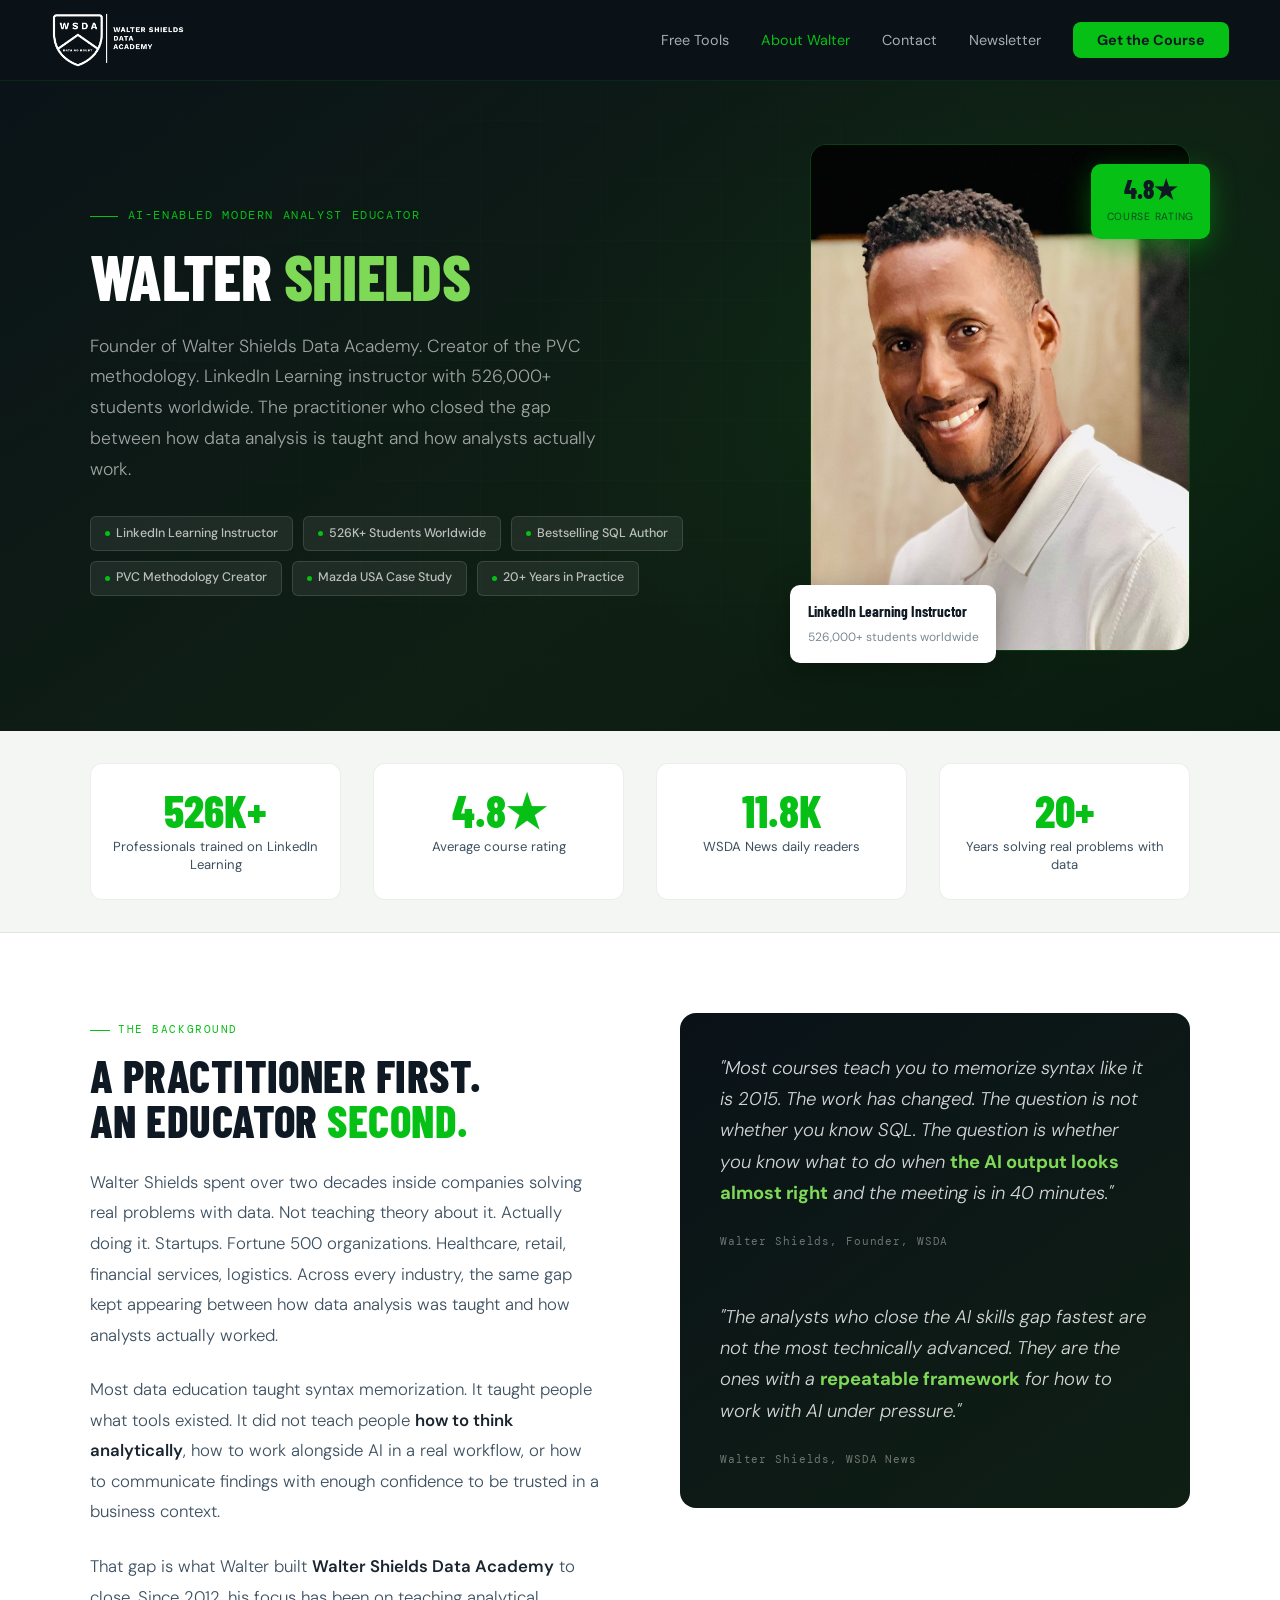
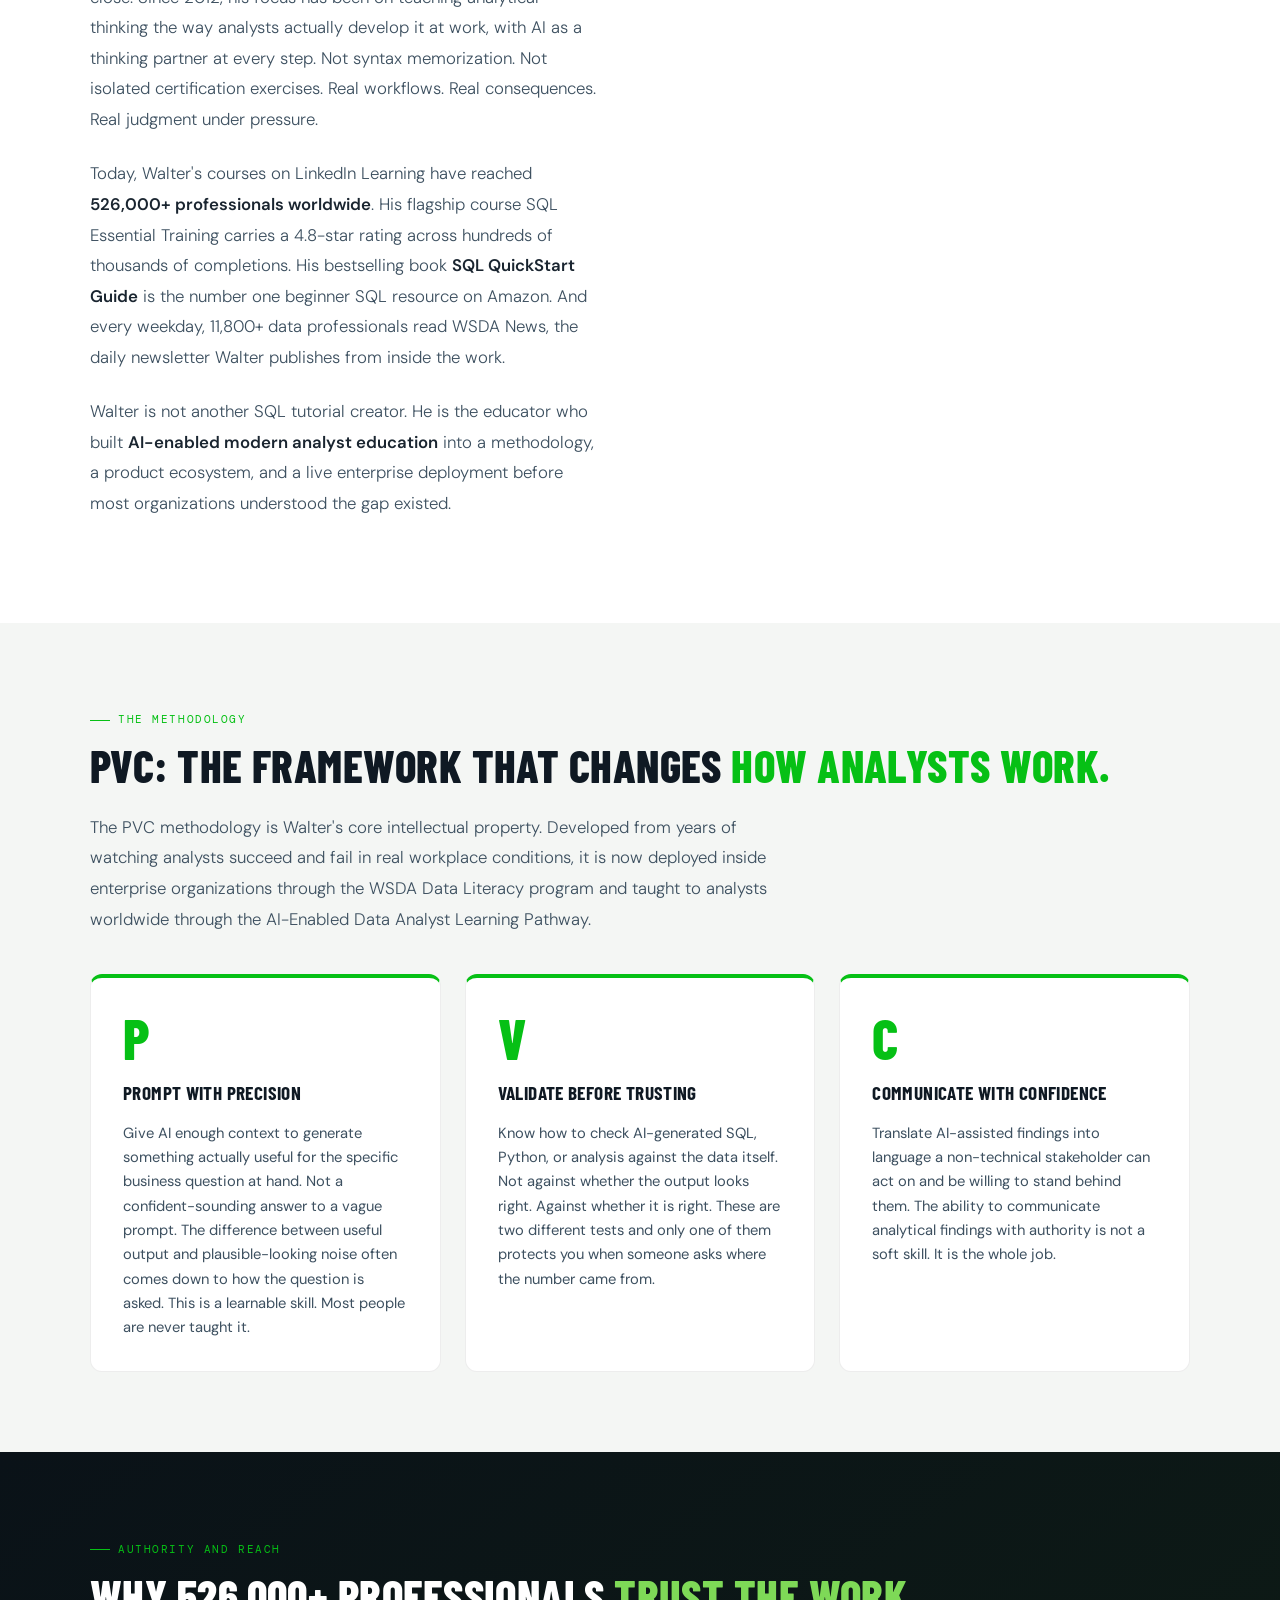
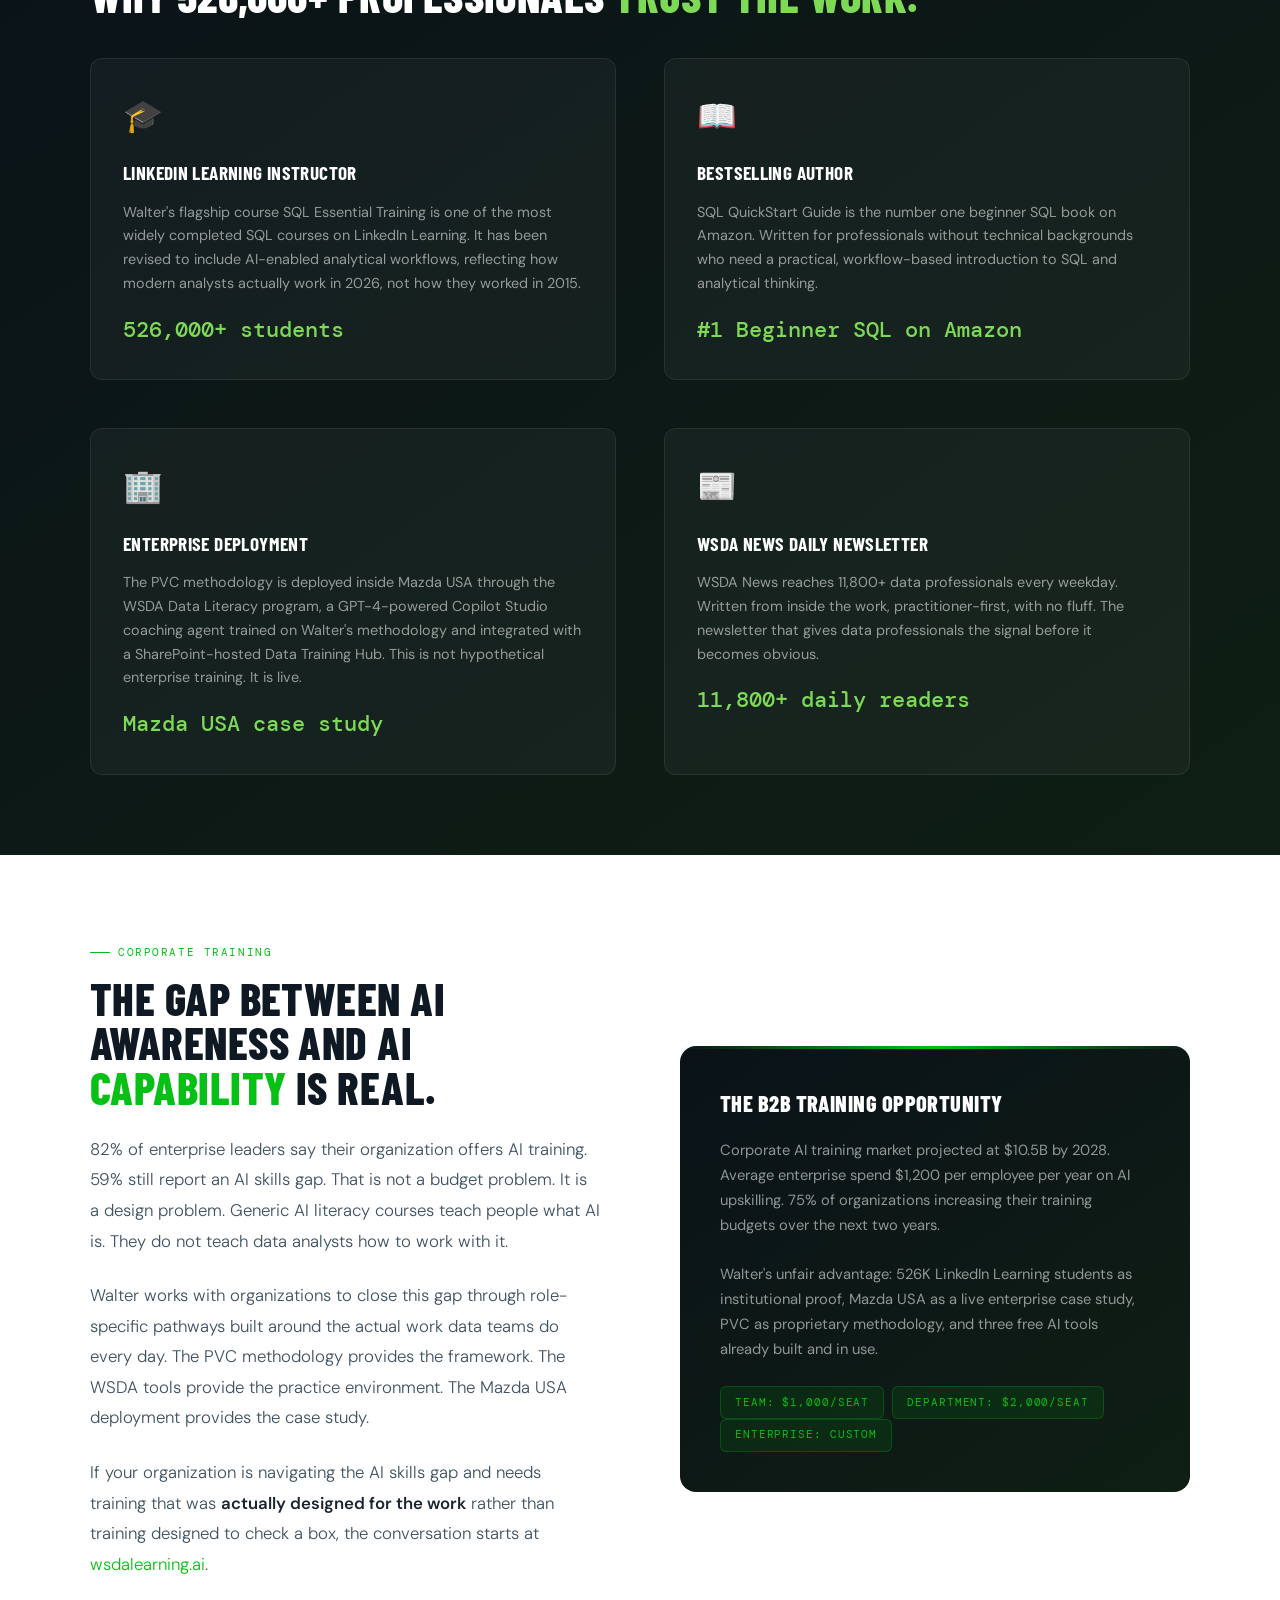
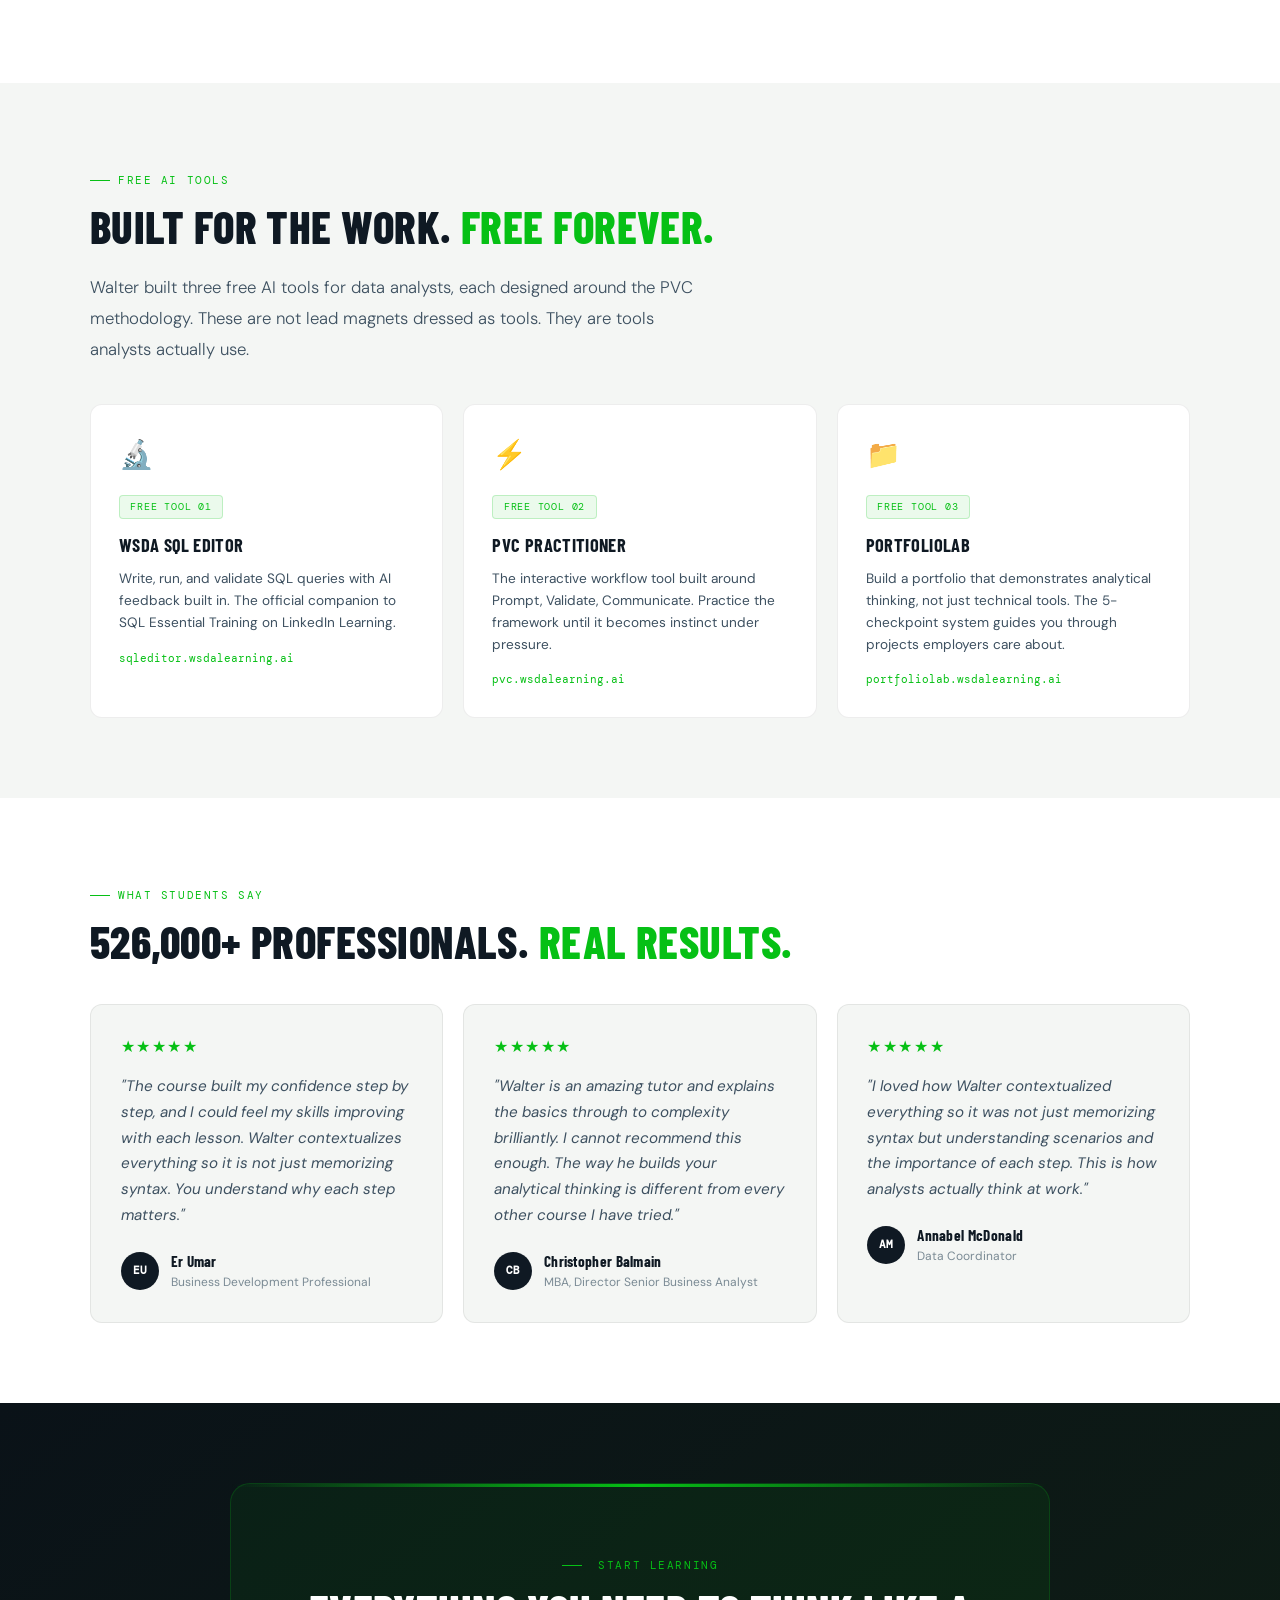
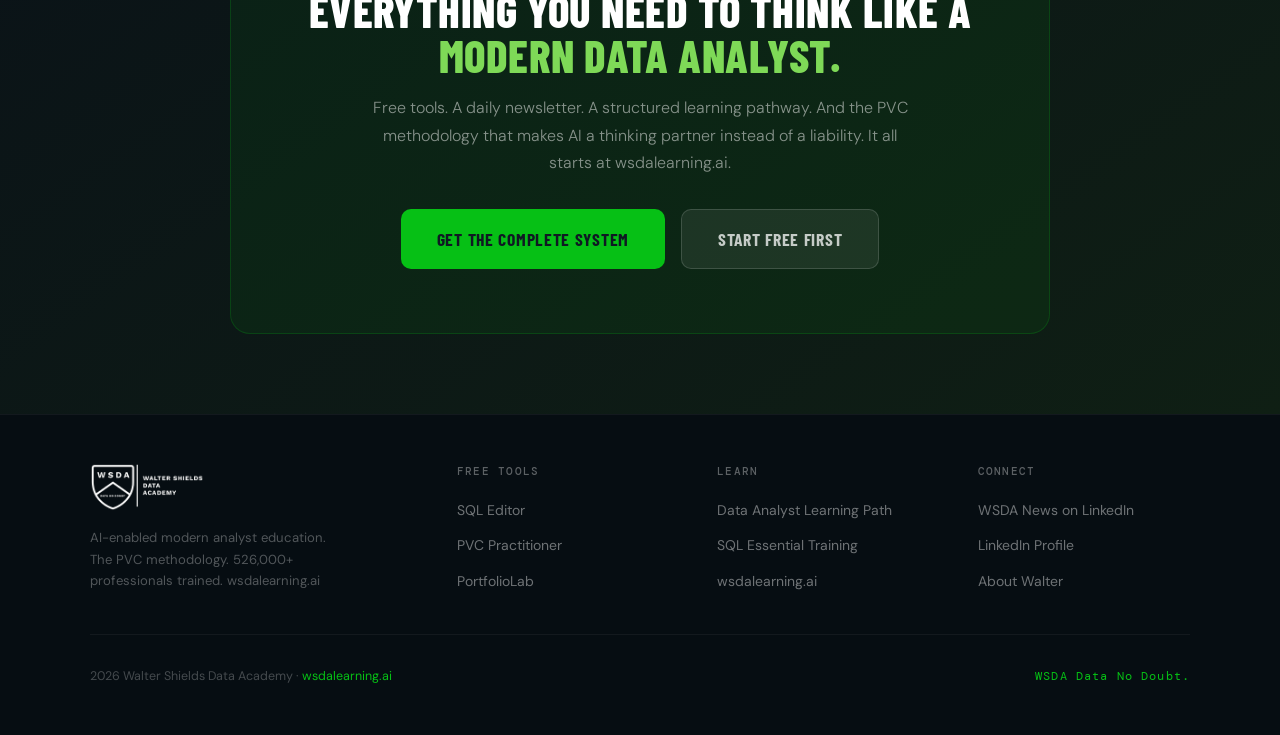
==== wsda-deploy/about.html @ 6d4bc5ca "Add files via upload" ====
<!DOCTYPE html>
<html lang="en">
<head>
  <meta charset="UTF-8" />
  <meta name="viewport" content="width=device-width, initial-scale=1.0" />
  <title>About Walter Shields | AI-Enabled Modern Analyst Educator | WSDA</title>
  <meta name="description" content="Walter Shields is the leading educator for AI-enabled modern data analyst workflows. Creator of the PVC methodology, LinkedIn Learning instructor with 526,000+ students, bestselling SQL author, and founder of Walter Shields Data Academy." />
  <meta name="keywords" content="Walter Shields, AI-enabled analytics educator, modern data analyst education, learn SQL, PVC methodology, SQL educator, data analyst training, AI integrated analyst workflows, LinkedIn Learning SQL, validate AI generated SQL, WSDA, Walter Shields Data Academy" />
  <meta property="og:title" content="About Walter Shields | AI-Enabled Modern Analyst Educator" />
  <meta property="og:description" content="The practitioner behind the PVC methodology. 526,000+ professionals trained. Founder of Walter Shields Data Academy." />
  <meta property="og:url" content="https://wsdalearning.ai/about" />
  <meta name="author" content="Walter Shields" />
  <link rel="canonical" href="https://wsdalearning.ai/about" />
  <link rel="icon" type="image/jpeg" href="[data-uri]" />
  <link rel="preconnect" href="https://fonts.googleapis.com" />
  <link rel="preconnect" href="https://fonts.gstatic.com" crossorigin />
  <link href="https://fonts.googleapis.com/css2?family=Barlow+Condensed:wght@600;700;800&family=DM+Sans:ital,opsz,wght@0,9..40,300;0,9..40,400;0,9..40,500;0,9..40,600;0,9..40,700;1,9..40,300&family=DM+Mono:wght@400;500&display=swap" rel="stylesheet" />
  <style>
    :root {
      --navy: #0f1923;
      --navy-mid: #162030;
      --navy-deep: #0a1218;
      --green: #06c015;
      --green-dim: #04a012;
      --green-light: #7ed957;
      --green-glow: rgba(6,192,21,0.1);
      --white: #ffffff;
      --off-white: #f4f6f4;
      --gray: #7a8a94;
      --gray-light: #b0bec8;
      --text-dark: #1a2530;
      --text-body: #3d5060;
      --font-display: "Barlow Condensed", sans-serif;
      --font-main: "DM Sans", sans-serif;
      --font-mono: "DM Mono", monospace;
      --radius: 12px;
      --max-width: 1100px;
    }

    *, *::before, *::after { box-sizing: border-box; margin: 0; padding: 0; }
    html { scroll-behavior: smooth; }
    body { font-family: var(--font-main); background: var(--white); color: var(--text-dark); overflow-x: hidden; line-height: 1.6; }

    /* NAV */
    nav {
      position: fixed; top: 0; left: 0; right: 0; z-index: 100;
      display: flex; align-items: center; justify-content: space-between;
      padding: 0.75rem 4%;
      background: #0a1218;
      border-bottom: 1px solid rgba(6,192,21,0.12);
    }
    .nav-logo { display: flex; align-items: center; text-decoration: none; line-height: 0; }
    .nav-logo img { height: 56px; width: auto; filter: brightness(1.05); }
    .nav-links { display: flex; align-items: center; gap: 2rem; list-style: none; }
    .nav-links a { color: rgba(255,255,255,0.65); text-decoration: none; font-size: 0.9rem; font-weight: 400; transition: color 0.2s; }
    .nav-links a:hover { color: var(--green); }
    .nav-links a.active { color: var(--green); }
    .nav-cta {
      background: var(--green) !important; color: var(--navy) !important;
      font-weight: 700 !important; padding: 0.55rem 1.5rem;
      border-radius: 8px; font-size: 0.9rem !important;
    }
    .nav-cta:hover { background: var(--green-dim) !important; transform: translateY(-1px); color: var(--navy) !important; }

    /* HERO */
    .about-hero {
      background: linear-gradient(145deg, #0a1218 0%, #0f1f14 60%, #091a0f 100%);
      padding: 9rem 4% 5rem;
      position: relative; overflow: hidden;
    }
    .about-hero::before {
      content: "";
      position: absolute; inset: 0;
      background: radial-gradient(ellipse 60% 80% at 80% 50%, rgba(6,192,21,0.08) 0%, transparent 65%);
      pointer-events: none;
    }
    .about-hero-grid {
      position: absolute; inset: 0; pointer-events: none;
      background-image: linear-gradient(rgba(6,192,21,0.03) 1px, transparent 1px),
        linear-gradient(90deg, rgba(6,192,21,0.03) 1px, transparent 1px);
      background-size: 60px 60px;
      mask-image: radial-gradient(ellipse 80% 80% at 50% 50%, black 10%, transparent 100%);
    }
    .about-hero-inner {
      max-width: var(--max-width); margin: 0 auto;
      display: grid; grid-template-columns: 1fr 380px;
      gap: 4rem; align-items: center; position: relative; z-index: 2;
    }
    .hero-eyebrow {
      display: inline-flex; align-items: center; gap: 0.6rem;
      font-family: var(--font-mono); font-size: 0.72rem; color: var(--green);
      letter-spacing: 0.14em; text-transform: uppercase; margin-bottom: 1.25rem;
    }
    .hero-eyebrow::before { content: ""; width: 28px; height: 1px; background: var(--green); }
    .about-hero h1 {
      font-family: var(--font-display);
      font-size: clamp(3rem, 5vw, 5rem);
      font-weight: 800; line-height: 0.95;
      letter-spacing: -0.01em; text-transform: uppercase;
      color: var(--white); margin-bottom: 1.5rem;
    }
    .about-hero h1 .accent { color: var(--green-light); }
    .about-hero-sub {
      font-size: 1.1rem; color: rgba(255,255,255,0.6);
      line-height: 1.75; font-weight: 300; margin-bottom: 2rem; max-width: 520px;
    }
    .hero-badges { display: flex; flex-wrap: wrap; gap: 0.6rem; }
    .hero-badge {
      display: inline-flex; align-items: center; gap: 0.4rem;
      background: rgba(255,255,255,0.07); border: 1px solid rgba(255,255,255,0.12);
      border-radius: 6px; padding: 0.4rem 0.875rem;
      font-size: 0.78rem; color: rgba(255,255,255,0.7); font-weight: 500;
    }
    .hero-badge .dot { width: 5px; height: 5px; border-radius: 50%; background: var(--green); flex-shrink: 0; }
    .about-photo-wrap { position: relative; }
    .about-photo {
      width: 100%; border-radius: 16px; display: block;
      object-fit: cover; object-position: center top;
      aspect-ratio: 3/4; border: 1px solid rgba(6,192,21,0.2);
    }
    .photo-badge {
      position: absolute; bottom: -0.75rem; left: -1.25rem;
      background: var(--white); border-radius: 10px;
      padding: 0.875rem 1.1rem; box-shadow: 0 8px 32px rgba(0,0,0,0.3);
    }
    .photo-badge strong { display: block; font-family: var(--font-display); font-size: 0.95rem; font-weight: 700; color: var(--navy); }
    .photo-badge span { font-size: 0.75rem; color: var(--gray); }
    .photo-badge2 {
      position: absolute; top: 1.25rem; right: -1.25rem;
      background: var(--green); border-radius: 10px;
      padding: 0.75rem 1rem; text-align: center;
      box-shadow: 0 8px 28px rgba(6,192,21,0.4);
    }
    .photo-badge2 strong { display: block; font-family: var(--font-display); font-size: 1.6rem; font-weight: 800; color: var(--navy); line-height: 1; }
    .photo-badge2 span { font-size: 0.65rem; color: rgba(15,25,35,0.7); letter-spacing: 0.07em; text-transform: uppercase; }

    /* STATS BAR */
    .stats-bar {
      background: var(--off-white);
      border-bottom: 1px solid rgba(0,0,0,0.07);
      padding: 2rem 4%;
    }
    .stats-inner {
      max-width: var(--max-width); margin: 0 auto;
      display: grid; grid-template-columns: repeat(4, 1fr);
      gap: 2rem;
    }
    .stat {
      text-align: center;
      padding: 1.5rem 1rem;
      background: var(--white); border: 1px solid rgba(0,0,0,0.07);
      border-radius: var(--radius); transition: border-color 0.2s;
    }
    .stat:hover { border-color: var(--green); }
    .stat-num { font-family: var(--font-display); font-size: 2.8rem; font-weight: 800; color: var(--green); line-height: 1; margin-bottom: 0.35rem; }
    .stat-label { font-size: 0.82rem; color: var(--text-body); line-height: 1.4; }

    /* SECTIONS */
    .section { padding: 5rem 4%; }
    .section-inner { max-width: var(--max-width); margin: 0 auto; }
    .section-eyebrow {
      display: inline-flex; align-items: center; gap: 0.5rem;
      font-family: var(--font-mono); font-size: 0.7rem; color: var(--green);
      letter-spacing: 0.14em; text-transform: uppercase; margin-bottom: 0.875rem;
    }
    .section-eyebrow::before { content: ""; width: 20px; height: 1px; background: var(--green); }
    h2 {
      font-family: var(--font-display);
      font-size: clamp(2rem, 3.5vw, 3rem);
      font-weight: 800; letter-spacing: 0.01em;
      line-height: 1.0; text-transform: uppercase;
      margin-bottom: 1.5rem; color: var(--navy);
    }
    h2 .accent { color: var(--green); }
    h2.light { color: var(--white); }
    h2.light .accent { color: var(--green-light); }
    p.body-text {
      font-size: 1.05rem; color: var(--text-body);
      line-height: 1.82; font-weight: 300; margin-bottom: 1.5rem;
    }
    p.body-text strong { color: var(--text-dark); font-weight: 600; }
    p.body-text.light { color: rgba(255,255,255,0.6); }
    p.body-text.light strong { color: var(--white); }

    /* THE STORY */
    .story { background: var(--white); }
    .story-grid { display: grid; grid-template-columns: 1fr 1fr; gap: 5rem; align-items: start; }
    .story-pull {
      background: linear-gradient(145deg, #0a1218, #0f1f14);
      border-radius: 16px; padding: 2.5rem;
      position: sticky; top: 7rem;
    }
    .story-pull blockquote {
      font-size: 1.15rem; font-weight: 300; line-height: 1.7;
      font-style: italic; color: rgba(255,255,255,0.82);
      margin-bottom: 1.5rem;
    }
    .story-pull blockquote strong { color: var(--green-light); font-style: normal; font-weight: 700; }
    .pull-attr { font-family: var(--font-mono); font-size: 0.68rem; color: rgba(255,255,255,0.4); letter-spacing: 0.08em; }

    /* METHODOLOGY */
    .methodology { background: var(--off-white); }
    .pvc-grid { display: grid; grid-template-columns: repeat(3,1fr); gap: 1.5rem; margin-top: 2.5rem; }
    .pvc-card {
      background: var(--white); border: 1px solid rgba(0,0,0,0.07);
      border-top: 4px solid var(--green);
      border-radius: var(--radius); padding: 2rem;
      transition: all 0.25s;
    }
    .pvc-card:hover { box-shadow: 0 8px 24px rgba(0,0,0,0.08); transform: translateY(-3px); }
    .pvc-letter {
      font-family: var(--font-display); font-size: 3.5rem; font-weight: 800;
      color: var(--green); line-height: 1; margin-bottom: 0.75rem;
    }
    .pvc-card h3 { font-family: var(--font-display); font-size: 1.2rem; font-weight: 700; color: var(--navy); text-transform: uppercase; letter-spacing: 0.02em; margin-bottom: 0.75rem; }
    .pvc-card p { font-size: 0.92rem; color: var(--text-body); line-height: 1.65; }

    /* AUTHORITY */
    .authority { background: linear-gradient(145deg, #0a1218, #0f1f14); }
    .authority-grid { display: grid; grid-template-columns: 1fr 1fr; gap: 3rem; margin-top: 2.5rem; }
    .authority-card {
      background: rgba(255,255,255,0.04); border: 1px solid rgba(255,255,255,0.08);
      border-radius: var(--radius); padding: 2rem; transition: all 0.25s;
    }
    .authority-card:hover { border-color: rgba(6,192,21,0.3); }
    .authority-card-icon { font-size: 2rem; margin-bottom: 1rem; }
    .authority-card h3 { font-family: var(--font-display); font-size: 1.2rem; font-weight: 700; color: var(--white); text-transform: uppercase; letter-spacing: 0.02em; margin-bottom: 0.75rem; }
    .authority-card p { font-size: 0.9rem; color: rgba(255,255,255,0.55); line-height: 1.65; }
    .authority-card .stat-inline { font-family: var(--font-mono); font-size: 1.4rem; font-weight: 500; color: var(--green-light); display: block; margin-top: 1rem; }

    /* ENTERPRISE */
    .enterprise { background: var(--white); }
    .enterprise-grid { display: grid; grid-template-columns: 1fr 1fr; gap: 5rem; align-items: center; }
    .enterprise-callout {
      background: linear-gradient(145deg, #0a1218, #0f1f14);
      border-radius: 16px; padding: 2.5rem; position: relative;
    }
    .enterprise-callout::before {
      content: ""; position: absolute; top: 0; left: 0; right: 0; height: 3px;
      background: linear-gradient(90deg, transparent, var(--green), transparent);
    }
    .enterprise-callout h3 { font-family: var(--font-display); font-size: 1.4rem; font-weight: 800; color: var(--white); text-transform: uppercase; letter-spacing: 0.02em; margin-bottom: 1rem; }
    .enterprise-callout p { font-size: 0.92rem; color: rgba(255,255,255,0.55); line-height: 1.7; margin-bottom: 1.5rem; }
    .enterprise-tag {
      display: inline-flex; align-items: center; gap: 0.4rem;
      background: var(--green-glow); border: 1px solid rgba(6,192,21,0.25);
      border-radius: 6px; padding: 0.4rem 0.875rem;
      font-family: var(--font-mono); font-size: 0.7rem; color: var(--green);
      letter-spacing: 0.08em; text-transform: uppercase;
    }

    /* FREE TOOLS */
    .tools-section { background: var(--off-white); }
    .tools-grid { display: grid; grid-template-columns: repeat(3,1fr); gap: 1.25rem; margin-top: 2.5rem; }
    .tool-card {
      background: var(--white); border: 1px solid rgba(0,0,0,0.07);
      border-radius: var(--radius); padding: 1.75rem; transition: all 0.25s;
      text-decoration: none; color: inherit; display: block;
    }
    .tool-card:hover { border-color: var(--green); box-shadow: 0 8px 24px rgba(0,0,0,0.08); transform: translateY(-3px); }
    .tool-icon { font-size: 1.75rem; margin-bottom: 0.875rem; }
    .tool-badge {
      display: inline-block; font-family: var(--font-mono); font-size: 0.62rem;
      color: var(--green); background: rgba(6,192,21,0.08);
      border: 1px solid rgba(6,192,21,0.2); padding: 0.2rem 0.65rem;
      border-radius: 4px; letter-spacing: 0.08em; text-transform: uppercase; margin-bottom: 0.75rem;
    }
    .tool-name { font-family: var(--font-display); font-size: 1.15rem; font-weight: 700; color: var(--navy); text-transform: uppercase; letter-spacing: 0.02em; margin-bottom: 0.5rem; }
    .tool-desc { font-size: 0.85rem; color: var(--text-body); line-height: 1.6; margin-bottom: 1rem; }
    .tool-link { font-family: var(--font-mono); font-size: 0.7rem; color: var(--green); }

    /* TESTIMONIALS */
    .testimonials-section { background: var(--white); }
    .testimonials-grid { display: grid; grid-template-columns: repeat(3,1fr); gap: 1.25rem; margin-top: 2.5rem; }
    .testimonial {
      background: var(--off-white); border: 1px solid rgba(0,0,0,0.07);
      border-radius: var(--radius); padding: 1.85rem; transition: border-color 0.2s;
    }
    .testimonial:hover { border-color: var(--green); }
    .stars { color: var(--green); font-size: 1rem; margin-bottom: 0.875rem; letter-spacing: 0.1em; }
    .testimonial-text { font-size: 0.95rem; line-height: 1.7; color: var(--text-body); font-style: italic; margin-bottom: 1.25rem; }
    .testimonial-author { display: flex; align-items: center; gap: 0.75rem; }
    .avatar { width: 38px; height: 38px; border-radius: 50%; background: var(--navy); display: flex; align-items: center; justify-content: center; font-size: 0.7rem; font-weight: 700; color: var(--white); flex-shrink: 0; font-family: var(--font-mono); }
    .t-name { font-family: var(--font-display); font-size: 0.95rem; font-weight: 700; color: var(--navy); letter-spacing: 0.02em; }
    .t-role { font-size: 0.75rem; color: var(--gray); }

    /* NEWSLETTER / CTA */
    .cta-section { background: linear-gradient(145deg, #0a1218, #0f1f14); padding: 5rem 4%; }
    .cta-inner {
      max-width: 820px; margin: 0 auto; text-align: center;
      background: rgba(6,192,21,0.07); border: 1px solid rgba(6,192,21,0.2);
      border-radius: 20px; padding: 4rem 3rem; position: relative;
    }
    .cta-inner::before {
      content: ""; position: absolute; top: 0; left: 0; right: 0; height: 3px;
      background: linear-gradient(90deg, transparent, var(--green), transparent);
    }
    .cta-inner .section-eyebrow { justify-content: center; }
    .cta-inner .section-eyebrow::before { display: none; }
    .cta-inner h2 {
      font-family: var(--font-display); font-size: clamp(2rem, 3.5vw, 3rem);
      font-weight: 800; text-transform: uppercase; color: var(--white);
      letter-spacing: 0.01em; line-height: 1.0; margin-bottom: 1rem;
    }
    .cta-inner h2 .accent { color: var(--green-light); }
    .cta-sub { font-size: 1rem; color: rgba(255,255,255,0.5); max-width: 540px; margin: 0 auto 2rem; line-height: 1.72; font-weight: 300; }
    .cta-actions { display: flex; gap: 1rem; justify-content: center; flex-wrap: wrap; }
    .btn-green {
      display: inline-flex; align-items: center; justify-content: center;
      background: var(--green); color: var(--navy);
      font-family: var(--font-display); font-size: 1.1rem; font-weight: 700;
      letter-spacing: 0.04em; text-transform: uppercase;
      padding: 0.95rem 2.25rem; border-radius: 10px;
      text-decoration: none; transition: all 0.2s; border: none; cursor: pointer;
    }
    .btn-green:hover { background: var(--green-dim); transform: translateY(-2px); box-shadow: 0 10px 32px rgba(6,192,21,0.35); }
    .btn-ghost {
      display: inline-flex; align-items: center; justify-content: center;
      background: rgba(255,255,255,0.07); color: rgba(255,255,255,0.75);
      font-family: var(--font-display); font-size: 1.1rem; font-weight: 700;
      letter-spacing: 0.04em; text-transform: uppercase;
      padding: 0.95rem 2.25rem; border-radius: 10px;
      text-decoration: none; transition: all 0.2s;
      border: 1px solid rgba(255,255,255,0.15);
    }
    .btn-ghost:hover { border-color: var(--green); color: var(--green); transform: translateY(-2px); }

    /* FOOTER */
    footer { background: #060d12; border-top: 1px solid rgba(255,255,255,0.05); padding: 3rem 4%; }
    .footer-grid { max-width: var(--max-width); margin: 0 auto; display: grid; grid-template-columns: 1.5fr 1fr 1fr 1fr; gap: 3rem; margin-bottom: 2.5rem; }
    .footer-brand-logo { display: flex; align-items: center; margin-bottom: 1rem; text-decoration: none; line-height: 0; }
    .footer-brand-logo img { height: 48px; width: auto; filter: brightness(1.0); }
    .footer-brand p { font-size: 0.82rem; color: rgba(255,255,255,0.3); line-height: 1.65; max-width: 240px; margin-top: 0.75rem; }
    .footer-col h4 { font-family: var(--font-mono); font-size: 0.68rem; font-weight: 500; letter-spacing: 0.12em; text-transform: uppercase; color: rgba(255,255,255,0.35); margin-bottom: 1rem; }
    .footer-col ul { list-style: none; display: flex; flex-direction: column; gap: 0.65rem; }
    .footer-col ul li a { font-size: 0.875rem; color: rgba(255,255,255,0.42); text-decoration: none; transition: color 0.2s; }
    .footer-col ul li a:hover { color: var(--green); }
    .footer-bottom {
      max-width: var(--max-width); margin: 0 auto;
      padding-top: 2rem; border-top: 1px solid rgba(255,255,255,0.05);
      display: flex; align-items: center; justify-content: space-between; flex-wrap: wrap; gap: 1rem;
    }
    .footer-bottom p { font-size: 0.78rem; color: rgba(255,255,255,0.25); }
    .footer-bottom a { color: var(--green); text-decoration: none; }
    .footer-tagline { font-family: var(--font-mono); font-size: 0.72rem; color: var(--green); letter-spacing: 0.1em; }

    /* RESPONSIVE */
    @media (max-width:1024px) {
      .about-hero-inner { grid-template-columns:1fr; }
      .about-photo-wrap { display:none; }
      .story-grid { grid-template-columns:1fr; }
      .story-pull { position:static; }
      .pvc-grid { grid-template-columns:1fr; }
      .authority-grid { grid-template-columns:1fr; }
      .enterprise-grid { grid-template-columns:1fr; }
      .tools-grid { grid-template-columns:1fr; }
      .testimonials-grid { grid-template-columns:1fr; }
      .stats-inner { grid-template-columns:repeat(2,1fr); }
      .footer-grid { grid-template-columns:1fr 1fr; }
    }
    @media (max-width:768px) {
      nav { padding:0.75rem 4%; }
      .nav-links { display:none; }
      .about-hero { padding:7rem 4% 3.5rem; }
      .section { padding:3.5rem 4%; }
      .stats-inner { grid-template-columns:1fr 1fr; }
      .footer-grid { grid-template-columns:1fr; gap:2rem; }
      .cta-inner { padding:2.5rem 1.5rem; }
    }
  </style>
</head>
<body>

<!-- NAV -->
<nav>
  <a href="https://www.wsdalearning.ai" class="nav-logo">
    <img src="[data-uri]" alt="Walter Shields Data Academy" />
  </a>
  <ul class="nav-links">
    <li><a href="https://www.wsdalearning.ai/#tools">Free Tools</a></li>
    <li><a href="https://www.wsdalearning.ai/about" class="active">About Walter</a></li>
    <li><a href="https://www.wsdalearning.ai/contact">Contact</a></li>
    <li><a href="https://www.wsdalearning.ai/#newsletter">Newsletter</a></li>
    <li><a href="https://www.wsdalearning.ai/pages/ai-data-analyst" class="nav-cta">Get the Course</a></li>
  </ul>
</nav>

<!-- HERO -->
<section class="about-hero">
  <div class="about-hero-grid"></div>
  <div class="about-hero-inner">
    <div>
      <div class="hero-eyebrow">AI-Enabled Modern Analyst Educator</div>
      <h1>Walter <span class="accent">Shields</span></h1>
      <p class="about-hero-sub">
        Founder of Walter Shields Data Academy. Creator of the PVC methodology.
        LinkedIn Learning instructor with 526,000+ students worldwide.
        The practitioner who closed the gap between how data analysis is taught and how analysts actually work.
      </p>
      <div class="hero-badges">
        <span class="hero-badge"><span class="dot"></span>LinkedIn Learning Instructor</span>
        <span class="hero-badge"><span class="dot"></span>526K+ Students Worldwide</span>
        <span class="hero-badge"><span class="dot"></span>Bestselling SQL Author</span>
        <span class="hero-badge"><span class="dot"></span>PVC Methodology Creator</span>
        <span class="hero-badge"><span class="dot"></span>Mazda USA Case Study</span>
        <span class="hero-badge"><span class="dot"></span>20+ Years in Practice</span>
      </div>
    </div>
    <div class="about-photo-wrap">
      <img src="[data-uri]" alt="Walter Shields, Founder of Walter Shields Data Academy" class="about-photo" />
      <div class="photo-badge">
        <strong>LinkedIn Learning Instructor</strong>
        <span>526,000+ students worldwide</span>
      </div>
      <div class="photo-badge2">
        <strong>4.8★</strong>
        <span>Course Rating</span>
      </div>
    </div>
  </div>
</section>

<!-- STATS -->
<div class="stats-bar">
  <div class="stats-inner">
    <div class="stat">
      <div class="stat-num">526K+</div>
      <div class="stat-label">Professionals trained on LinkedIn Learning</div>
    </div>
    <div class="stat">
      <div class="stat-num">4.8★</div>
      <div class="stat-label">Average course rating</div>
    </div>
    <div class="stat">
      <div class="stat-num">11.8K</div>
      <div class="stat-label">WSDA News daily readers</div>
    </div>
    <div class="stat">
      <div class="stat-num">20+</div>
      <div class="stat-label">Years solving real problems with data</div>
    </div>
  </div>
</div>

<!-- THE STORY -->
<section class="story section">
  <div class="section-inner">
    <div class="story-grid">
      <div>
        <div class="section-eyebrow">The Background</div>
        <h2>A practitioner first.<br>An educator <span class="accent">second.</span></h2>

        <p class="body-text">
          Walter Shields spent over two decades inside companies solving real problems with data.
          Not teaching theory about it. Actually doing it. Startups. Fortune 500 organizations.
          Healthcare, retail, financial services, logistics. Across every industry,
          the same gap kept appearing between how data analysis was taught and how analysts actually worked.
        </p>

        <p class="body-text">
          Most data education taught syntax memorization. It taught people what tools existed.
          It did not teach people <strong>how to think analytically</strong>, how to work alongside AI in a real workflow,
          or how to communicate findings with enough confidence to be trusted in a business context.
        </p>

        <p class="body-text">
          That gap is what Walter built <strong>Walter Shields Data Academy</strong> to close.
          Since 2012, his focus has been on teaching analytical thinking the way analysts
          actually develop it at work, with AI as a thinking partner at every step.
          Not syntax memorization. Not isolated certification exercises. Real workflows.
          Real consequences. Real judgment under pressure.
        </p>

        <p class="body-text">
          Today, Walter's courses on LinkedIn Learning have reached <strong>526,000+ professionals worldwide</strong>.
          His flagship course SQL Essential Training carries a 4.8-star rating across hundreds of thousands of completions.
          His bestselling book <strong>SQL QuickStart Guide</strong> is the number one beginner SQL resource on Amazon.
          And every weekday, 11,800+ data professionals read WSDA News, the daily newsletter Walter publishes
          from inside the work.
        </p>

        <p class="body-text">
          Walter is not another SQL tutorial creator. He is the educator who built
          <strong>AI-enabled modern analyst education</strong> into a methodology, a product ecosystem,
          and a live enterprise deployment before most organizations understood the gap existed.
        </p>
      </div>

      <div class="story-pull">
        <blockquote>
          "Most courses teach you to memorize syntax like it is 2015.
          The work has changed. The question is not whether you know SQL.
          The question is whether you know what to do when
          <strong>the AI output looks almost right</strong>
          and the meeting is in 40 minutes."
        </blockquote>
        <div class="pull-attr">Walter Shields, Founder, WSDA</div>

        <br><br>

        <blockquote>
          "The analysts who close the AI skills gap fastest are not the most technically advanced.
          They are the ones with a <strong>repeatable framework</strong>
          for how to work with AI under pressure."
        </blockquote>
        <div class="pull-attr">Walter Shields, WSDA News</div>
      </div>
    </div>
  </div>
</section>

<!-- PVC METHODOLOGY -->
<section class="methodology section">
  <div class="section-inner">
    <div class="section-eyebrow">The Methodology</div>
    <h2>PVC: The framework that changes <span class="accent">how analysts work.</span></h2>
    <p class="body-text" style="max-width:680px;">
      The PVC methodology is Walter's core intellectual property.
      Developed from years of watching analysts succeed and fail in real workplace conditions,
      it is now deployed inside enterprise organizations through the WSDA Data Literacy program
      and taught to analysts worldwide through the AI-Enabled Data Analyst Learning Pathway.
    </p>

    <div class="pvc-grid">
      <div class="pvc-card">
        <div class="pvc-letter">P</div>
        <h3>Prompt with Precision</h3>
        <p>
          Give AI enough context to generate something actually useful for the specific business question at hand.
          Not a confident-sounding answer to a vague prompt. The difference between useful output
          and plausible-looking noise often comes down to how the question is asked.
          This is a learnable skill. Most people are never taught it.
        </p>
      </div>
      <div class="pvc-card">
        <div class="pvc-letter">V</div>
        <h3>Validate Before Trusting</h3>
        <p>
          Know how to check AI-generated SQL, Python, or analysis against the data itself.
          Not against whether the output looks right. Against whether it is right.
          These are two different tests and only one of them protects you when someone asks
          where the number came from.
        </p>
      </div>
      <div class="pvc-card">
        <div class="pvc-letter">C</div>
        <h3>Communicate with Confidence</h3>
        <p>
          Translate AI-assisted findings into language a non-technical stakeholder can act on
          and be willing to stand behind them. The ability to communicate analytical findings
          with authority is not a soft skill. It is the whole job.
        </p>
      </div>
    </div>
  </div>
</section>

<!-- AUTHORITY SIGNALS -->
<section class="authority section">
  <div class="section-inner">
    <div class="section-eyebrow">Authority and Reach</div>
    <h2 class="light">Why 526,000+ professionals <span class="accent">trust the work.</span></h2>

    <div class="authority-grid">
      <div class="authority-card">
        <div class="authority-card-icon">🎓</div>
        <h3>LinkedIn Learning Instructor</h3>
        <p>
          Walter's flagship course SQL Essential Training is one of the most widely completed SQL courses
          on LinkedIn Learning. It has been revised to include AI-enabled analytical workflows,
          reflecting how modern analysts actually work in 2026, not how they worked in 2015.
        </p>
        <span class="stat-inline">526,000+ students</span>
      </div>

      <div class="authority-card">
        <div class="authority-card-icon">📖</div>
        <h3>Bestselling Author</h3>
        <p>
          SQL QuickStart Guide is the number one beginner SQL book on Amazon.
          Written for professionals without technical backgrounds who need a practical,
          workflow-based introduction to SQL and analytical thinking.
        </p>
        <span class="stat-inline">#1 Beginner SQL on Amazon</span>
      </div>

      <div class="authority-card">
        <div class="authority-card-icon">🏢</div>
        <h3>Enterprise Deployment</h3>
        <p>
          The PVC methodology is deployed inside Mazda USA through the WSDA Data Literacy program,
          a GPT-4-powered Copilot Studio coaching agent trained on Walter's methodology and
          integrated with a SharePoint-hosted Data Training Hub.
          This is not hypothetical enterprise training. It is live.
        </p>
        <span class="stat-inline">Mazda USA case study</span>
      </div>

      <div class="authority-card">
        <div class="authority-card-icon">📰</div>
        <h3>WSDA News Daily Newsletter</h3>
        <p>
          WSDA News reaches 11,800+ data professionals every weekday.
          Written from inside the work, practitioner-first, with no fluff.
          The newsletter that gives data professionals the signal before it becomes obvious.
        </p>
        <span class="stat-inline">11,800+ daily readers</span>
      </div>
    </div>
  </div>
</section>

<!-- ENTERPRISE -->
<section class="enterprise section">
  <div class="section-inner">
    <div class="enterprise-grid">
      <div>
        <div class="section-eyebrow">Corporate Training</div>
        <h2>The gap between AI awareness and AI <span class="accent">capability</span> is real.</h2>

        <p class="body-text">
          82% of enterprise leaders say their organization offers AI training.
          59% still report an AI skills gap. That is not a budget problem.
          It is a design problem. Generic AI literacy courses teach people what AI is.
          They do not teach data analysts how to work with it.
        </p>

        <p class="body-text">
          Walter works with organizations to close this gap through role-specific pathways
          built around the actual work data teams do every day.
          The PVC methodology provides the framework. The WSDA tools provide the practice environment.
          The Mazda USA deployment provides the case study.
        </p>

        <p class="body-text">
          If your organization is navigating the AI skills gap and needs training that was
          <strong>actually designed for the work</strong> rather than training designed to check a box,
          the conversation starts at <a href="https://wsdalearning.ai" style="color:var(--green);text-decoration:none;">wsdalearning.ai</a>.
        </p>
      </div>

      <div class="enterprise-callout">
        <h3>The B2B Training Opportunity</h3>
        <p>
          Corporate AI training market projected at $10.5B by 2028.
          Average enterprise spend $1,200 per employee per year on AI upskilling.
          75% of organizations increasing their training budgets over the next two years.
        </p>
        <p>
          Walter's unfair advantage: 526K LinkedIn Learning students as institutional proof,
          Mazda USA as a live enterprise case study, PVC as proprietary methodology,
          and three free AI tools already built and in use.
        </p>
        <div style="margin-top:1.5rem;">
          <span class="enterprise-tag">Team: $1,000/seat</span>&nbsp;
          <span class="enterprise-tag">Department: $2,000/seat</span>&nbsp;
          <span class="enterprise-tag">Enterprise: Custom</span>
        </div>
      </div>
    </div>
  </div>
</section>

<!-- FREE TOOLS -->
<section class="tools-section section">
  <div class="section-inner">
    <div class="section-eyebrow">Free AI Tools</div>
    <h2>Built for the work. <span class="accent">Free forever.</span></h2>
    <p class="body-text" style="max-width:620px;">
      Walter built three free AI tools for data analysts, each designed around the PVC methodology.
      These are not lead magnets dressed as tools. They are tools analysts actually use.
    </p>

    <div class="tools-grid">
      <a href="https://sqleditor.wsdalearning.ai" class="tool-card" target="_blank">
        <div class="tool-icon">🔬</div>
        <div class="tool-badge">Free Tool 01</div>
        <div class="tool-name">WSDA SQL Editor</div>
        <div class="tool-desc">Write, run, and validate SQL queries with AI feedback built in. The official companion to SQL Essential Training on LinkedIn Learning.</div>
        <div class="tool-link">sqleditor.wsdalearning.ai</div>
      </a>
      <a href="https://pvc.wsdalearning.ai" class="tool-card" target="_blank">
        <div class="tool-icon">⚡</div>
        <div class="tool-badge">Free Tool 02</div>
        <div class="tool-name">PVC Practitioner</div>
        <div class="tool-desc">The interactive workflow tool built around Prompt, Validate, Communicate. Practice the framework until it becomes instinct under pressure.</div>
        <div class="tool-link">pvc.wsdalearning.ai</div>
      </a>
      <a href="https://portfoliolab.wsdalearning.ai" class="tool-card" target="_blank">
        <div class="tool-icon">📁</div>
        <div class="tool-badge">Free Tool 03</div>
        <div class="tool-name">PortfolioLab</div>
        <div class="tool-desc">Build a portfolio that demonstrates analytical thinking, not just technical tools. The 5-checkpoint system guides you through projects employers care about.</div>
        <div class="tool-link">portfoliolab.wsdalearning.ai</div>
      </a>
    </div>
  </div>
</section>

<!-- TESTIMONIALS -->
<section class="testimonials-section section">
  <div class="section-inner">
    <div class="section-eyebrow">What Students Say</div>
    <h2>526,000+ professionals. <span class="accent">Real results.</span></h2>

    <div class="testimonials-grid">
      <div class="testimonial">
        <div class="stars">★★★★★</div>
        <div class="testimonial-text">"The course built my confidence step by step, and I could feel my skills improving with each lesson. Walter contextualizes everything so it is not just memorizing syntax. You understand why each step matters."</div>
        <div class="testimonial-author">
          <div class="avatar">EU</div>
          <div><div class="t-name">Er Umar</div><div class="t-role">Business Development Professional</div></div>
        </div>
      </div>
      <div class="testimonial">
        <div class="stars">★★★★★</div>
        <div class="testimonial-text">"Walter is an amazing tutor and explains the basics through to complexity brilliantly. I cannot recommend this enough. The way he builds your analytical thinking is different from every other course I have tried."</div>
        <div class="testimonial-author">
          <div class="avatar">CB</div>
          <div><div class="t-name">Christopher Balmain</div><div class="t-role">MBA, Director Senior Business Analyst</div></div>
        </div>
      </div>
      <div class="testimonial">
        <div class="stars">★★★★★</div>
        <div class="testimonial-text">"I loved how Walter contextualized everything so it was not just memorizing syntax but understanding scenarios and the importance of each step. This is how analysts actually think at work."</div>
        <div class="testimonial-author">
          <div class="avatar">AM</div>
          <div><div class="t-name">Annabel McDonald</div><div class="t-role">Data Coordinator</div></div>
        </div>
      </div>
    </div>
  </div>
</section>

<!-- CTA -->
<div class="cta-section">
  <div class="cta-inner">
    <div class="section-eyebrow" style="justify-content:center;"><span style="width:20px;height:1px;background:var(--green);display:inline-block;"></span>&nbsp;Start Learning</div>
    <h2>Everything you need to think like a <span class="accent">modern data analyst.</span></h2>
    <p class="cta-sub">
      Free tools. A daily newsletter. A structured learning pathway.
      And the PVC methodology that makes AI a thinking partner instead of a liability.
      It all starts at wsdalearning.ai.
    </p>
    <div class="cta-actions">
      <a href="https://www.wsdalearning.ai/pages/ai-data-analyst" class="btn-green">Get the Complete System</a>
      <a href="https://www.wsdalearning.ai/#tools" class="btn-ghost">Start Free First</a>
    </div>
  </div>
</div>

<!-- FOOTER -->
<footer>
  <div class="footer-grid">
    <div class="footer-brand">
      <a href="https://www.wsdalearning.ai" class="footer-brand-logo">
        <img src="[data-uri]" alt="Walter Shields Data Academy" />
      </a>
      <p>AI-enabled modern analyst education. The PVC methodology. 526,000+ professionals trained. wsdalearning.ai</p>
    </div>
    <div class="footer-col">
      <h4>Free Tools</h4>
      <ul>
        <li><a href="https://sqleditor.wsdalearning.ai">SQL Editor</a></li>
        <li><a href="https://pvc.wsdalearning.ai">PVC Practitioner</a></li>
        <li><a href="https://portfoliolab.wsdalearning.ai">PortfolioLab</a></li>
      </ul>
    </div>
    <div class="footer-col">
      <h4>Learn</h4>
      <ul>
        <li><a href="https://www.wsdalearning.ai/pages/ai-data-analyst">Data Analyst Learning Path</a></li>
        <li><a href="https://www.linkedin.com/learning/sql-essential-training-20685933">SQL Essential Training</a></li>
        <li><a href="https://wsdalearning.ai">wsdalearning.ai</a></li>
      </ul>
    </div>
    <div class="footer-col">
      <h4>Connect</h4>
      <ul>
        <li><a href="https://www.linkedin.com/build-relation/newsletter-follow?entityUrn=6993925074810462208">WSDA News on LinkedIn</a></li>
        <li><a href="https://www.linkedin.com/in/waltershields/">LinkedIn Profile</a></li>
        <li><a href="https://wsdalearning.ai/about">About Walter</a></li>
      </ul>
    </div>
  </div>
  <div class="footer-bottom">
    <p>2026 Walter Shields Data Academy · <a href="https://wsdalearning.ai">wsdalearning.ai</a></p>
    <span class="footer-tagline">WSDA Data No Doubt.</span>
  </div>
</footer>

</body>
</html>
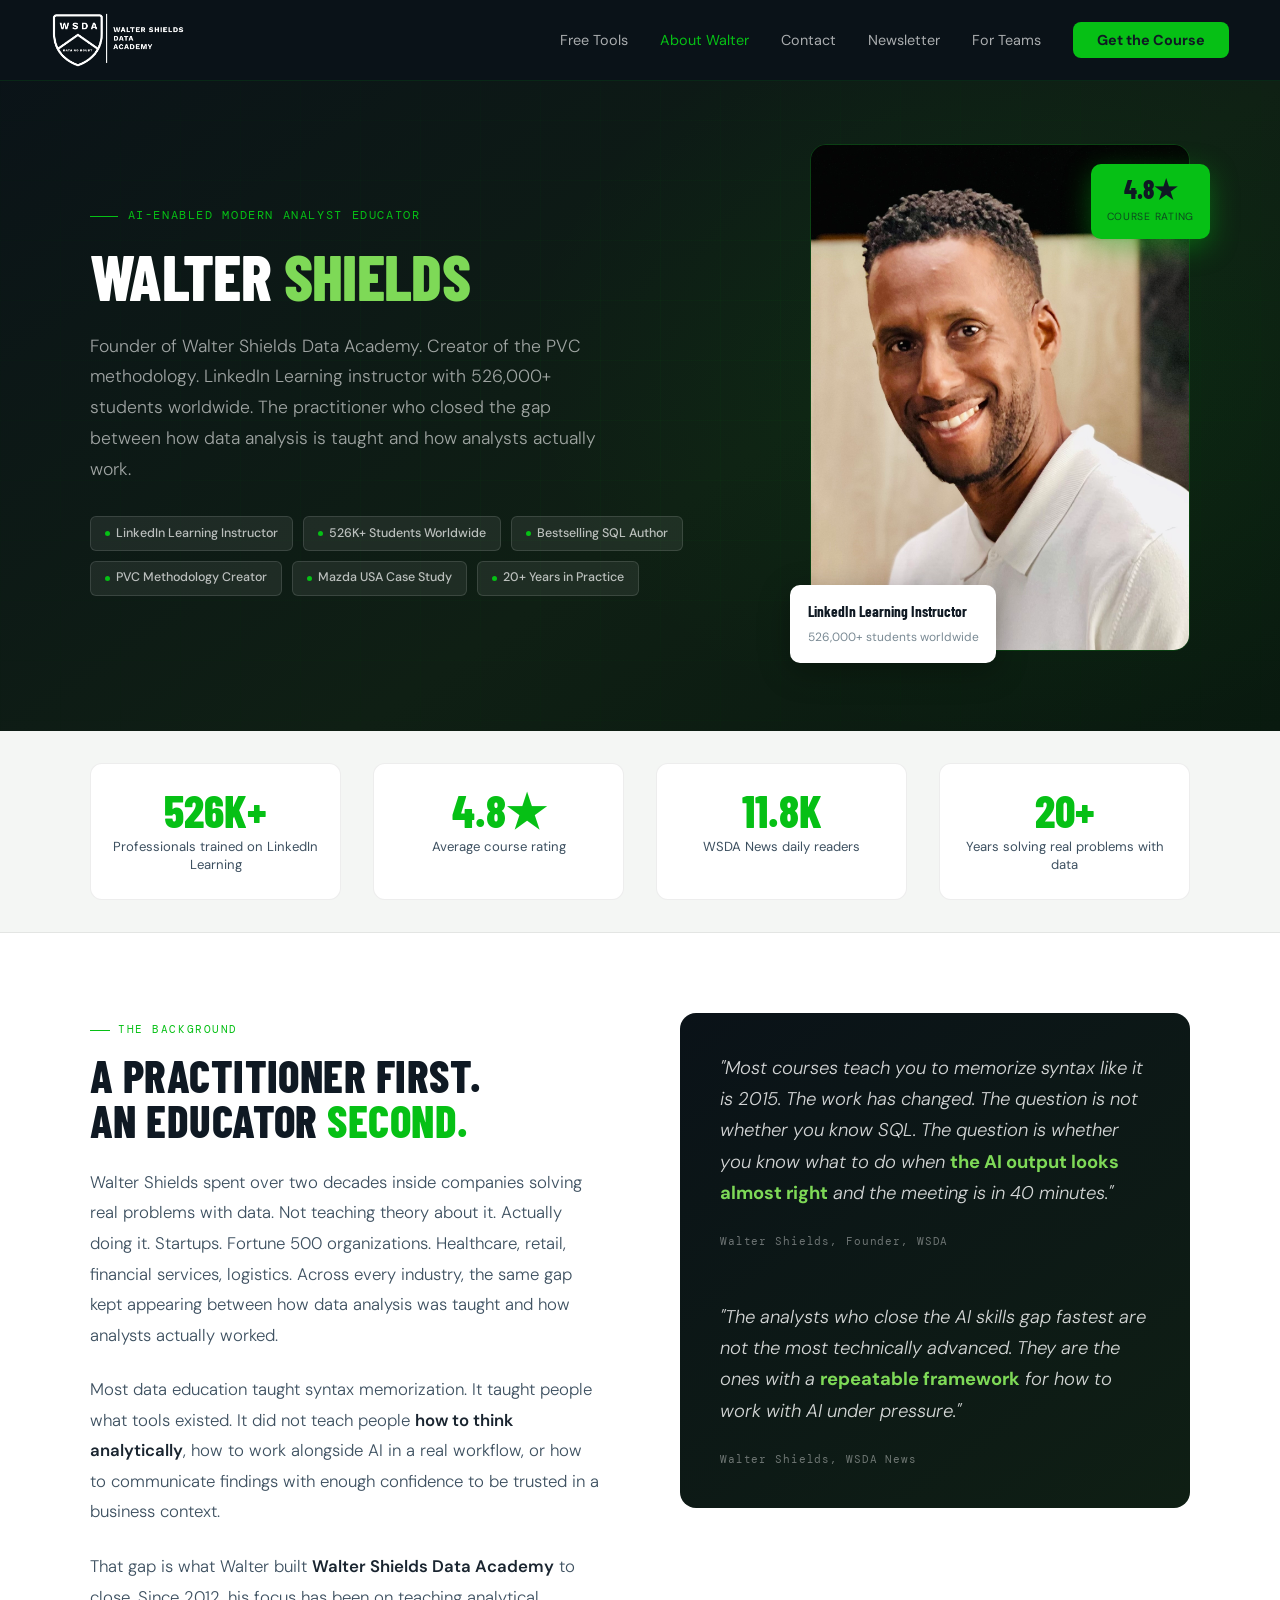
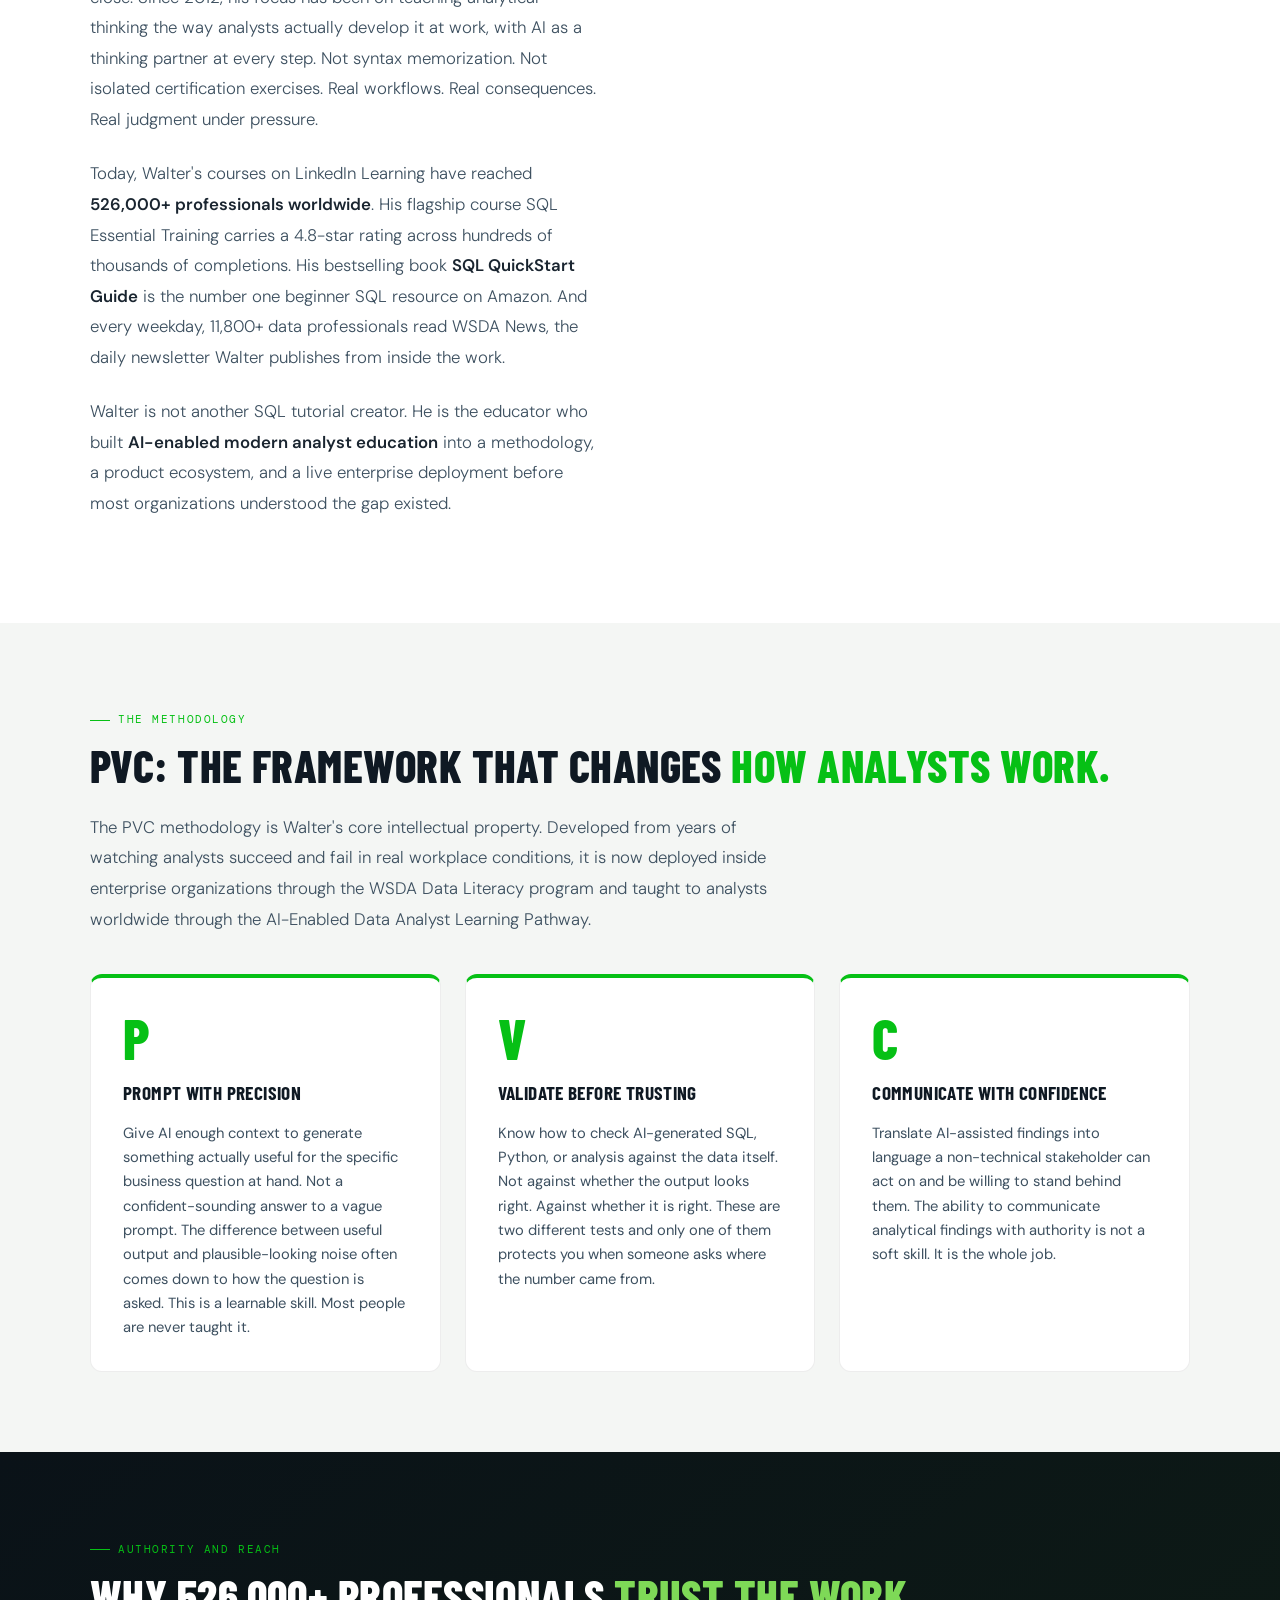
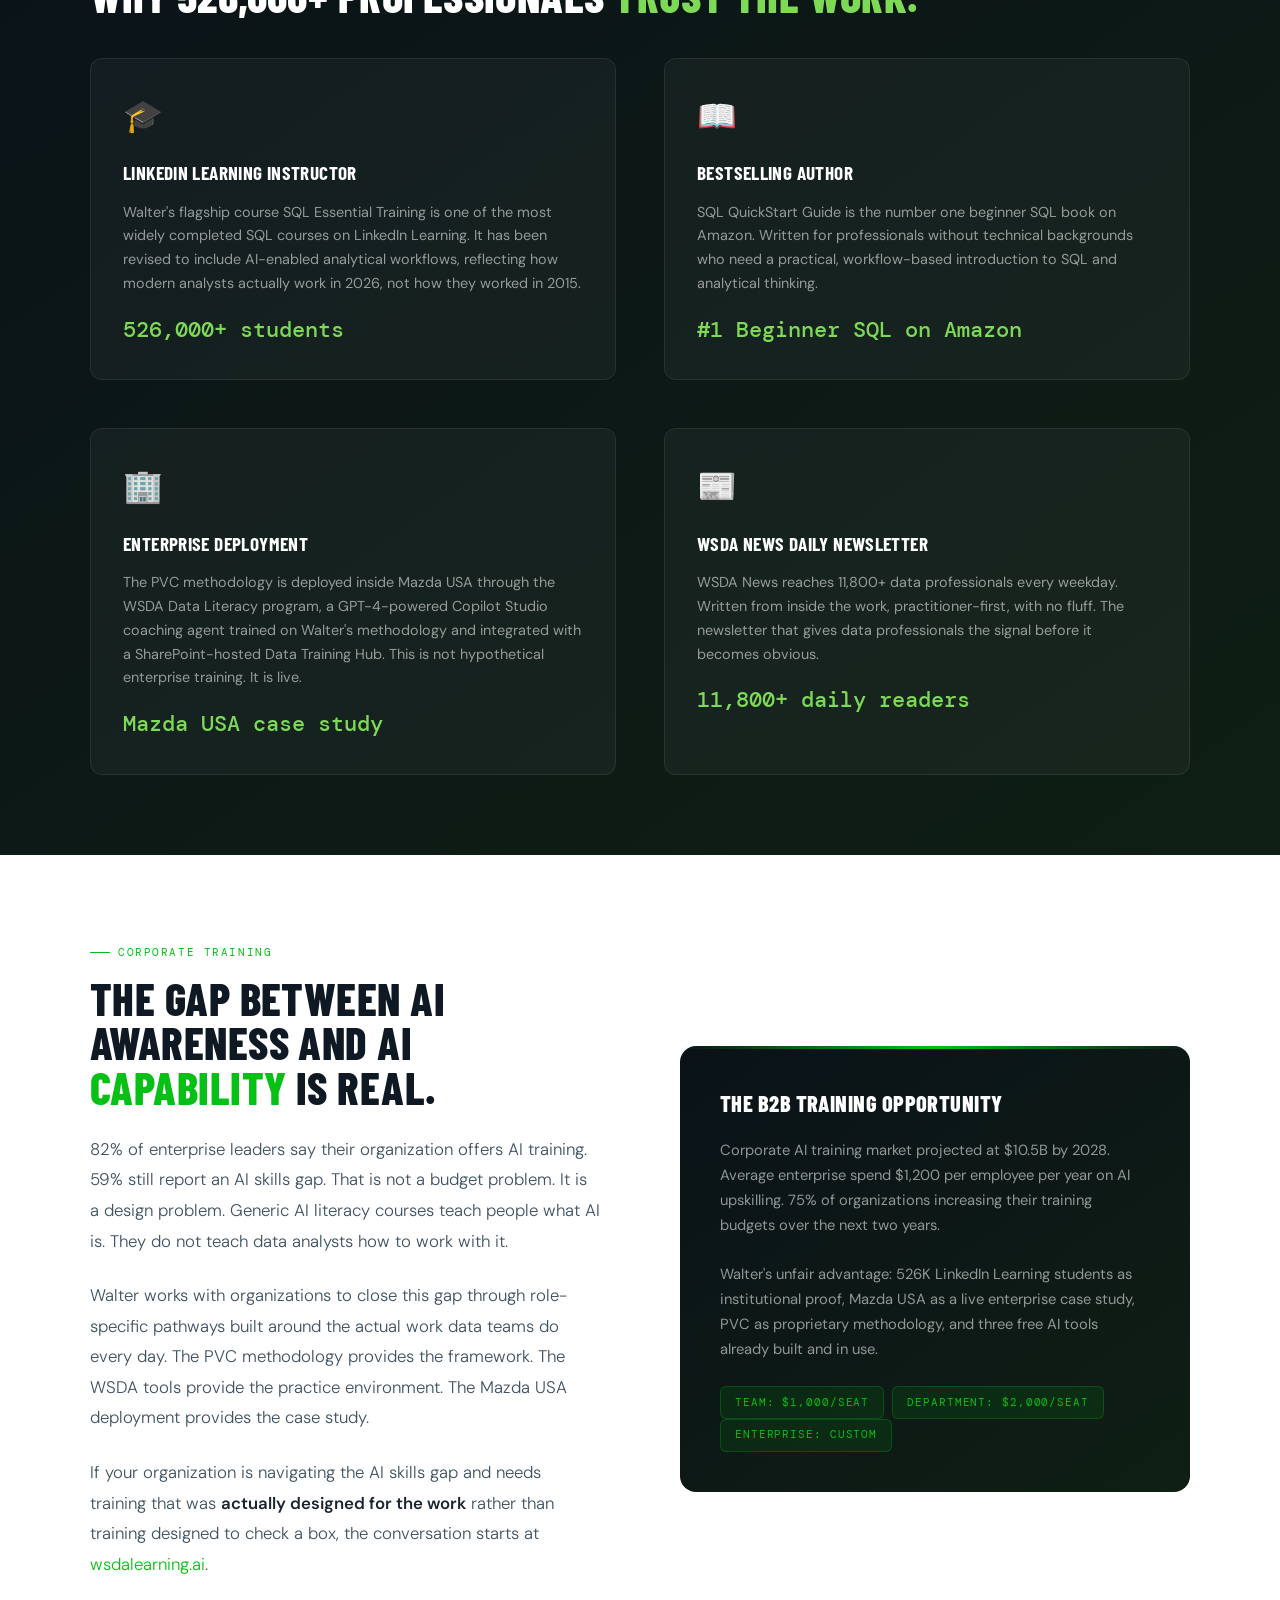
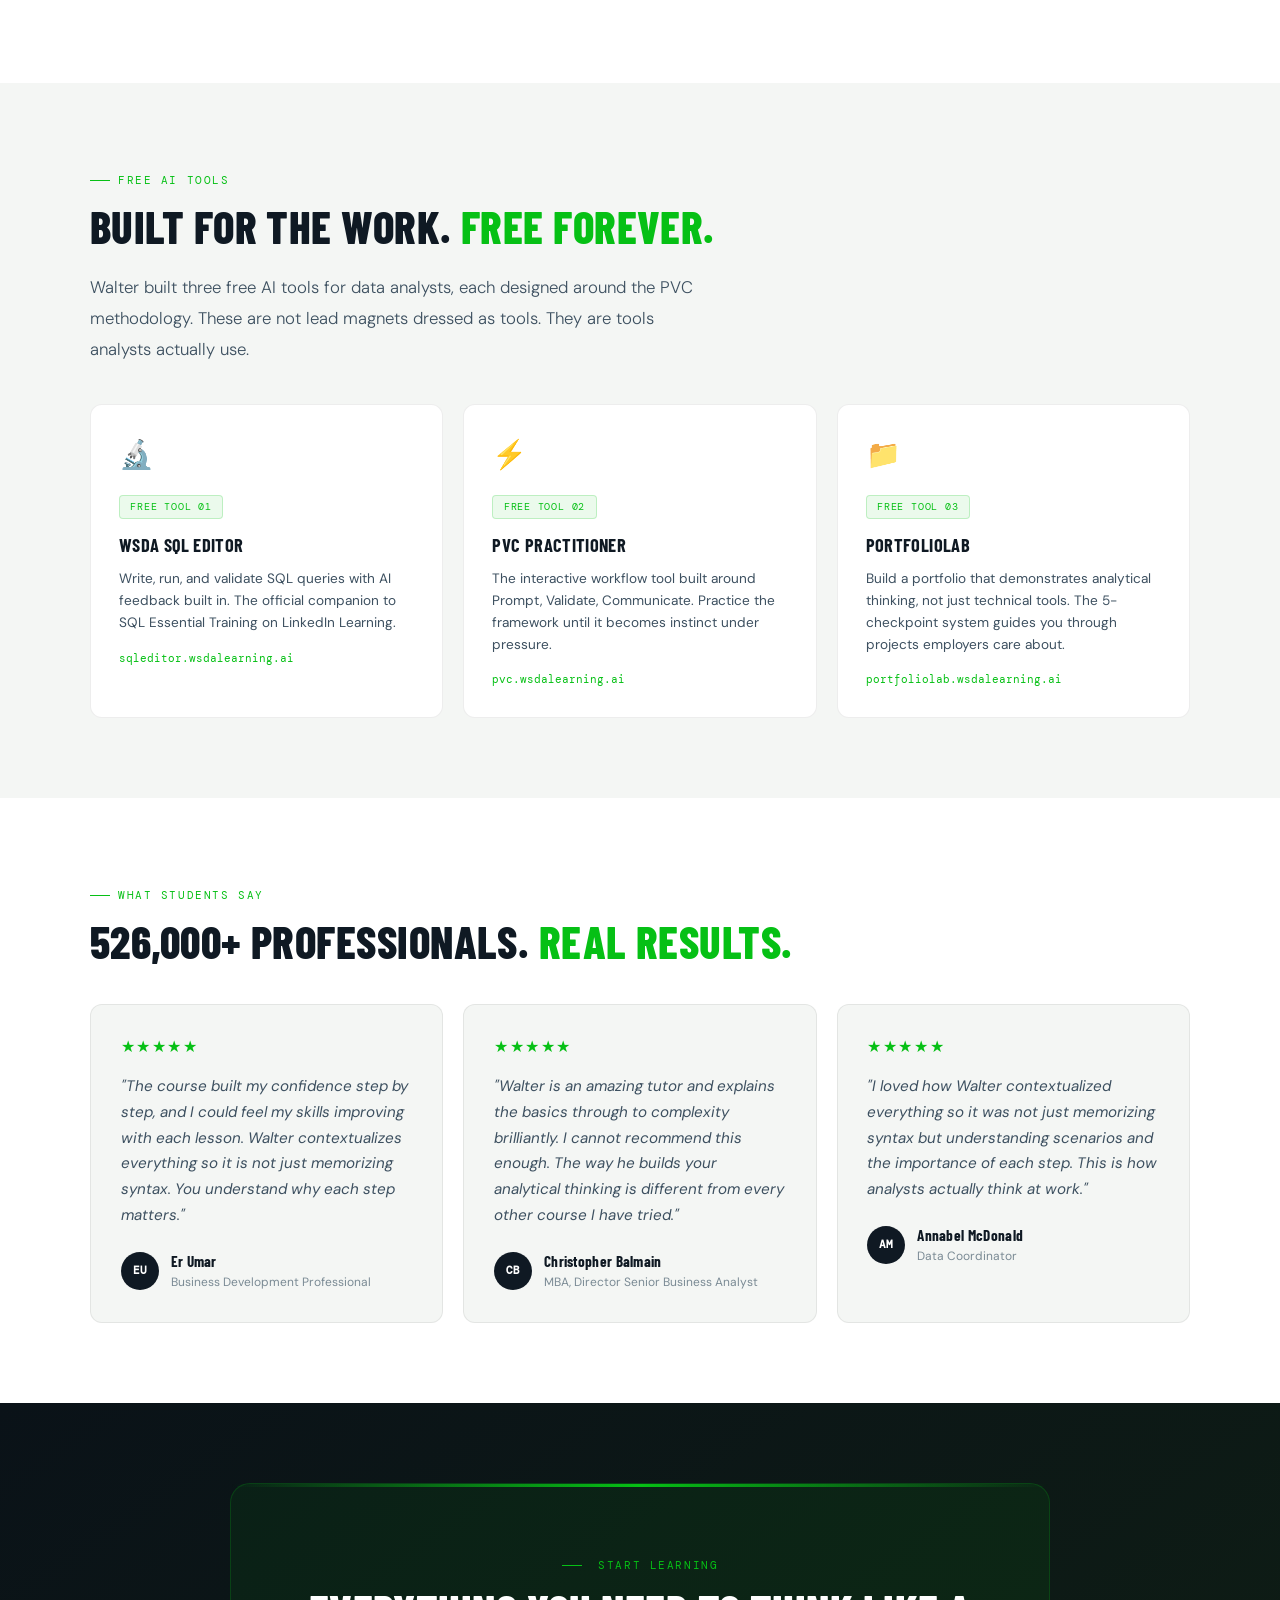
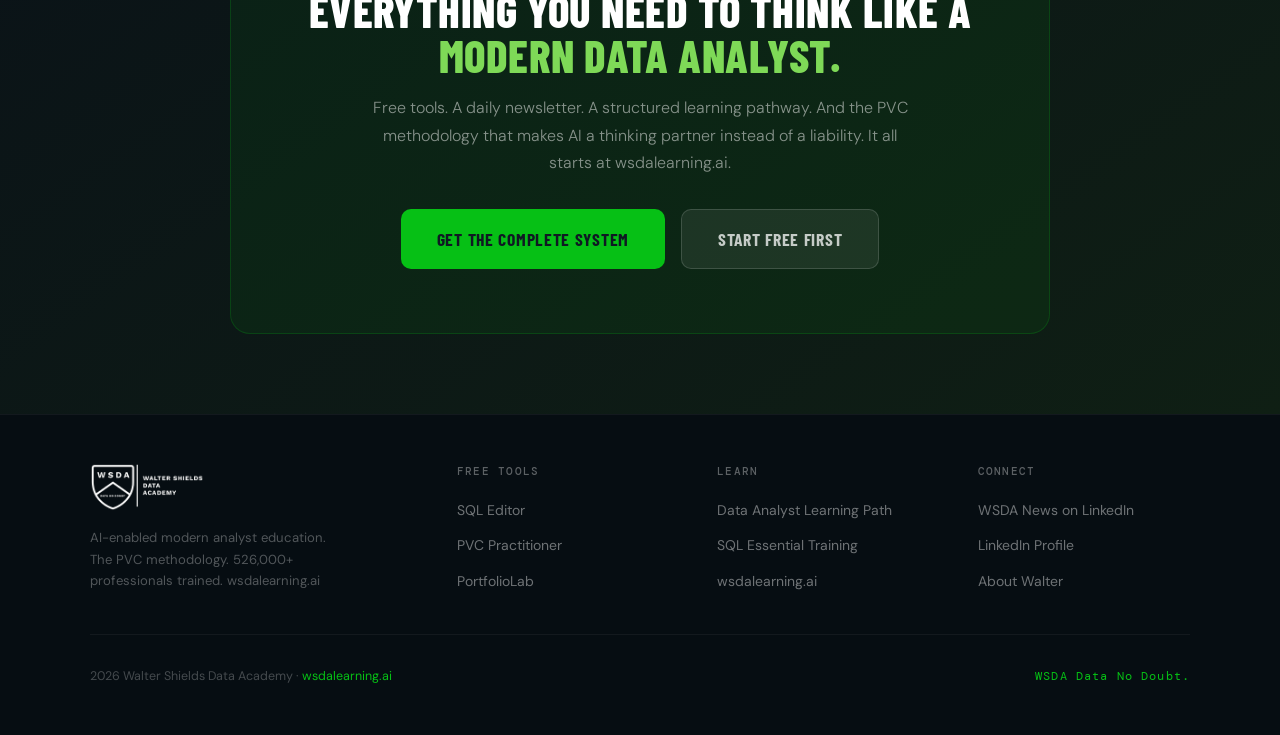
==== commit 99dda18c: "Add WSDA for Teams page, thank-you page, tracking and sitemap Co-Authored-By: Claude Opus 5.5 (1M co" ====
--- a/wsda-deploy/about.html
+++ b/wsda-deploy/about.html
@@ -2,6 +2,12 @@
 <html lang="en">
 <head>
   <meta charset="UTF-8" />
+  <!-- Google Tag Manager. Replace GTM-XXXXXXX with the WSDA container ID; it stays inert until then. -->
+  <script>
+    window.dataLayer = window.dataLayer || [];
+    (function(w,d,s,l,i){if(/X{4}/.test(i))return;w[l]=w[l]||[];w[l].push({'gtm.start':new Date().getTime(),event:'gtm.js'});var f=d.getElementsByTagName(s)[0],j=d.createElement(s),dl=l!='dataLayer'?'&l='+l:'';j.async=true;j.src='https://www.googletagmanager.com/gtm.js?id='+i+dl;f.parentNode.insertBefore(j,f);})(window,document,'script','dataLayer','GTM-XXXXXXX');
+  </script>
+  <!-- End Google Tag Manager -->
   <meta name="viewport" content="width=device-width, initial-scale=1.0" />
   <title>About Walter Shields | AI-Enabled Modern Analyst Educator | WSDA</title>
   <meta name="description" content="Walter Shields is the leading educator for AI-enabled modern data analyst workflows. Creator of the PVC methodology, LinkedIn Learning instructor with 526,000+ students, bestselling SQL author, and founder of Walter Shields Data Academy." />
@@ -370,6 +376,7 @@
   </style>
 </head>
 <body>
+<noscript><iframe src="https://www.googletagmanager.com/ns.html?id=GTM-XXXXXXX" height="0" width="0" style="display:none;visibility:hidden" title="Google Tag Manager"></iframe></noscript>
 
 <!-- NAV -->
 <nav>
@@ -381,6 +388,7 @@
     <li><a href="https://www.wsdalearning.ai/about" class="active">About Walter</a></li>
     <li><a href="https://www.wsdalearning.ai/contact">Contact</a></li>
     <li><a href="https://www.wsdalearning.ai/#newsletter">Newsletter</a></li>
+    <li><a href="https://www.wsdalearning.ai/teams">For Teams</a></li>
     <li><a href="https://www.wsdalearning.ai/pages/ai-data-analyst" class="nav-cta">Get the Course</a></li>
   </ul>
 </nav>
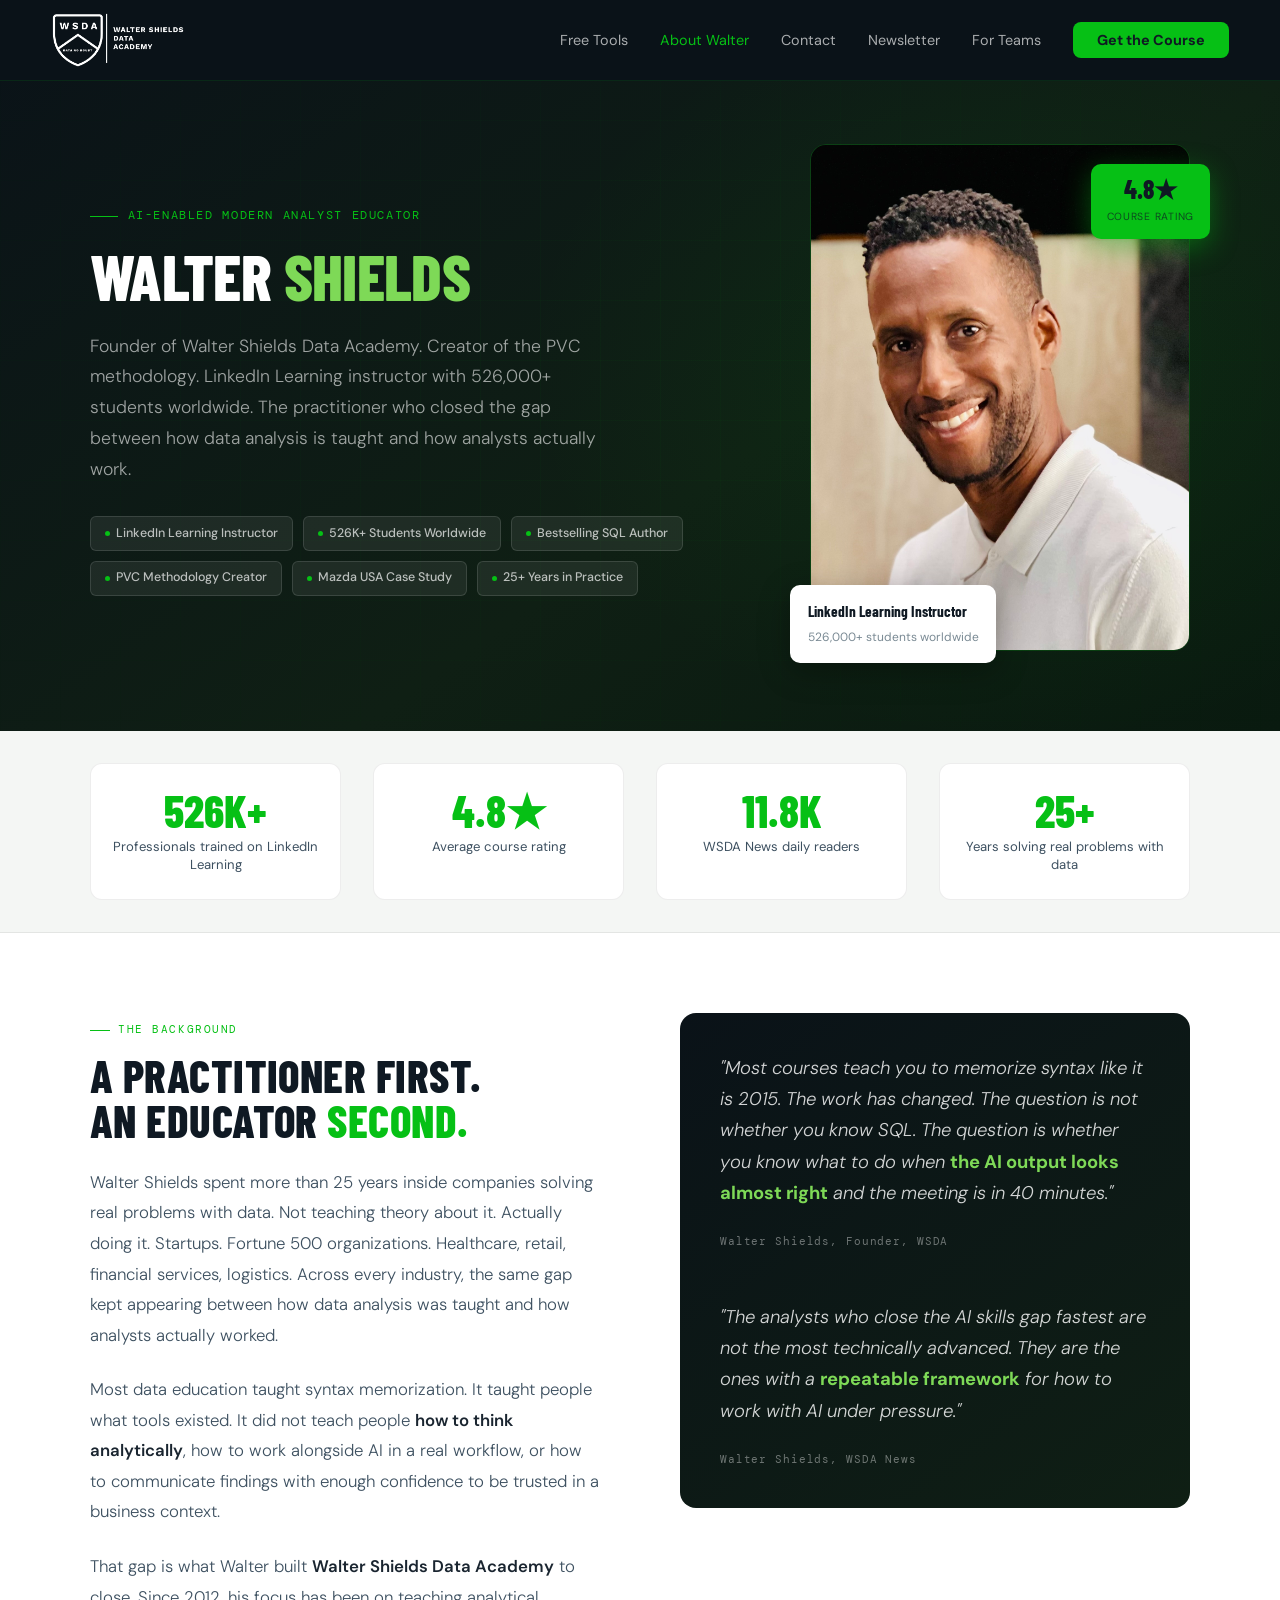
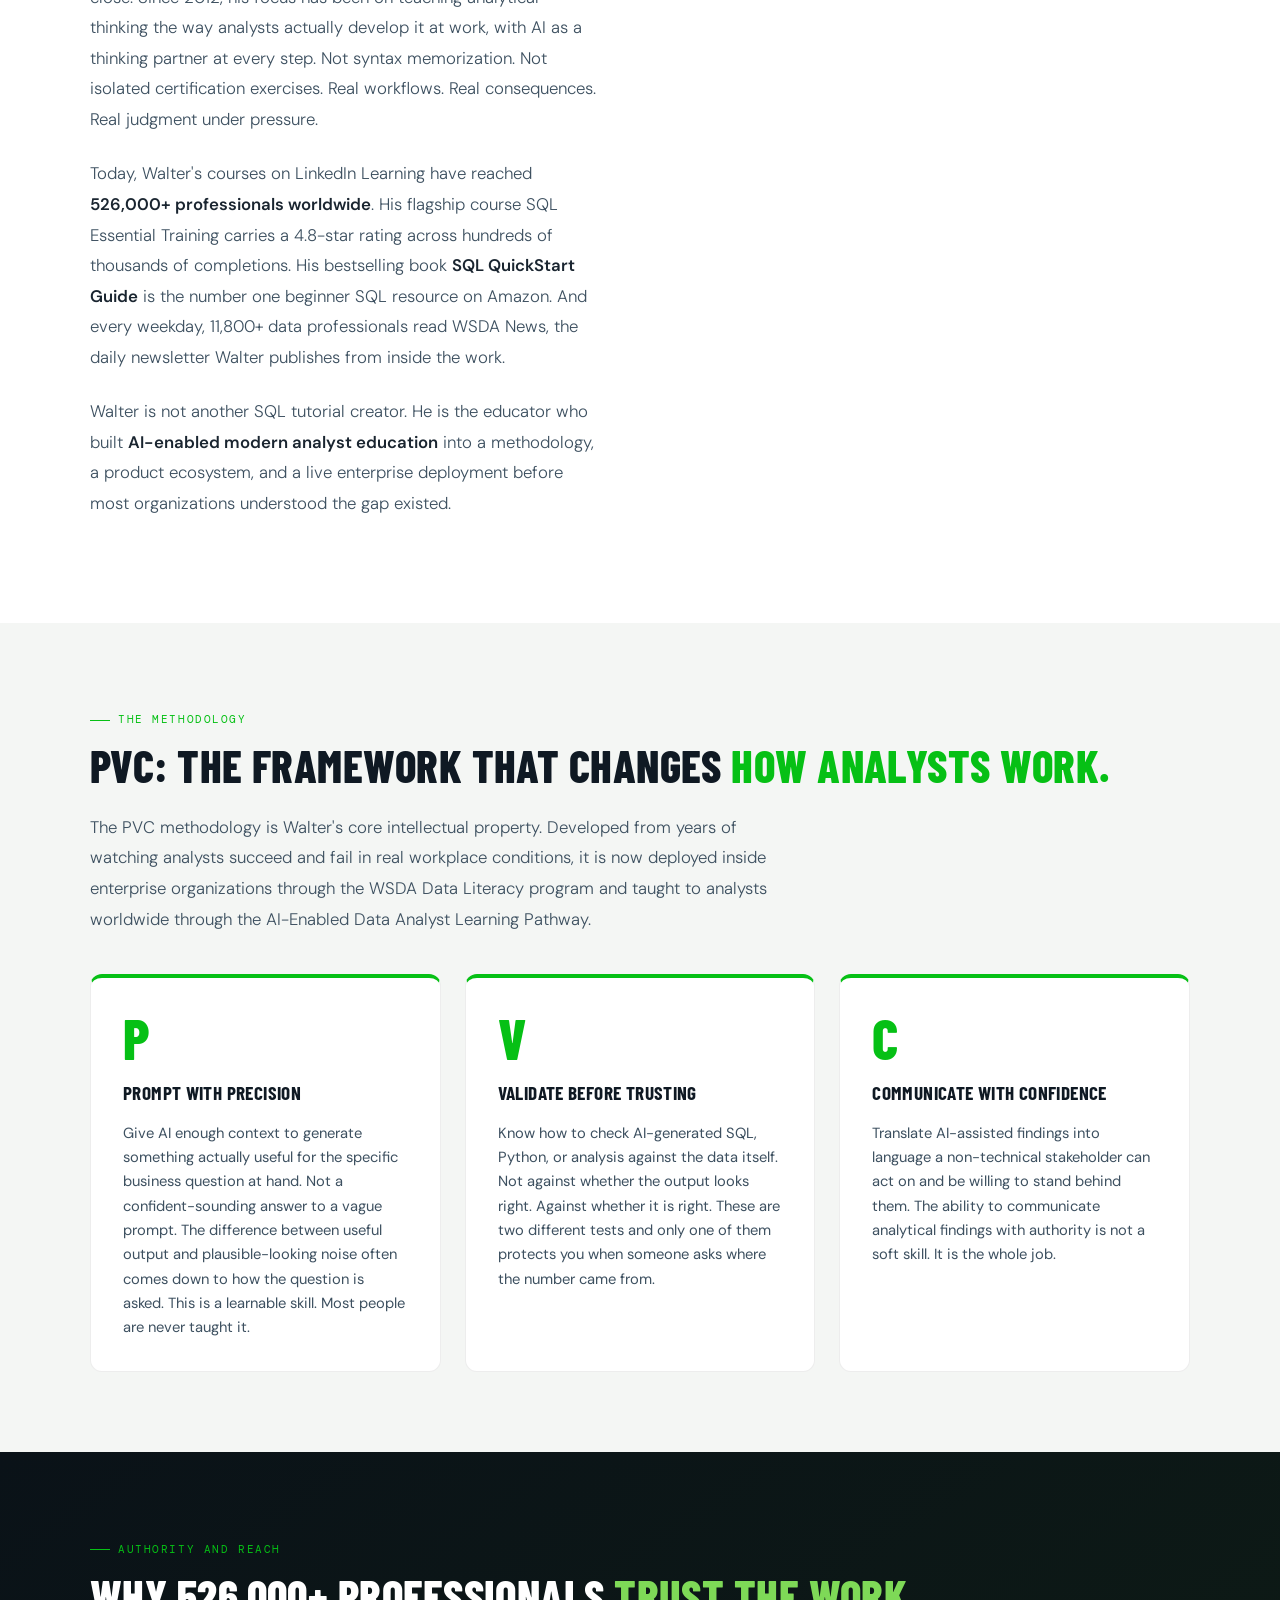
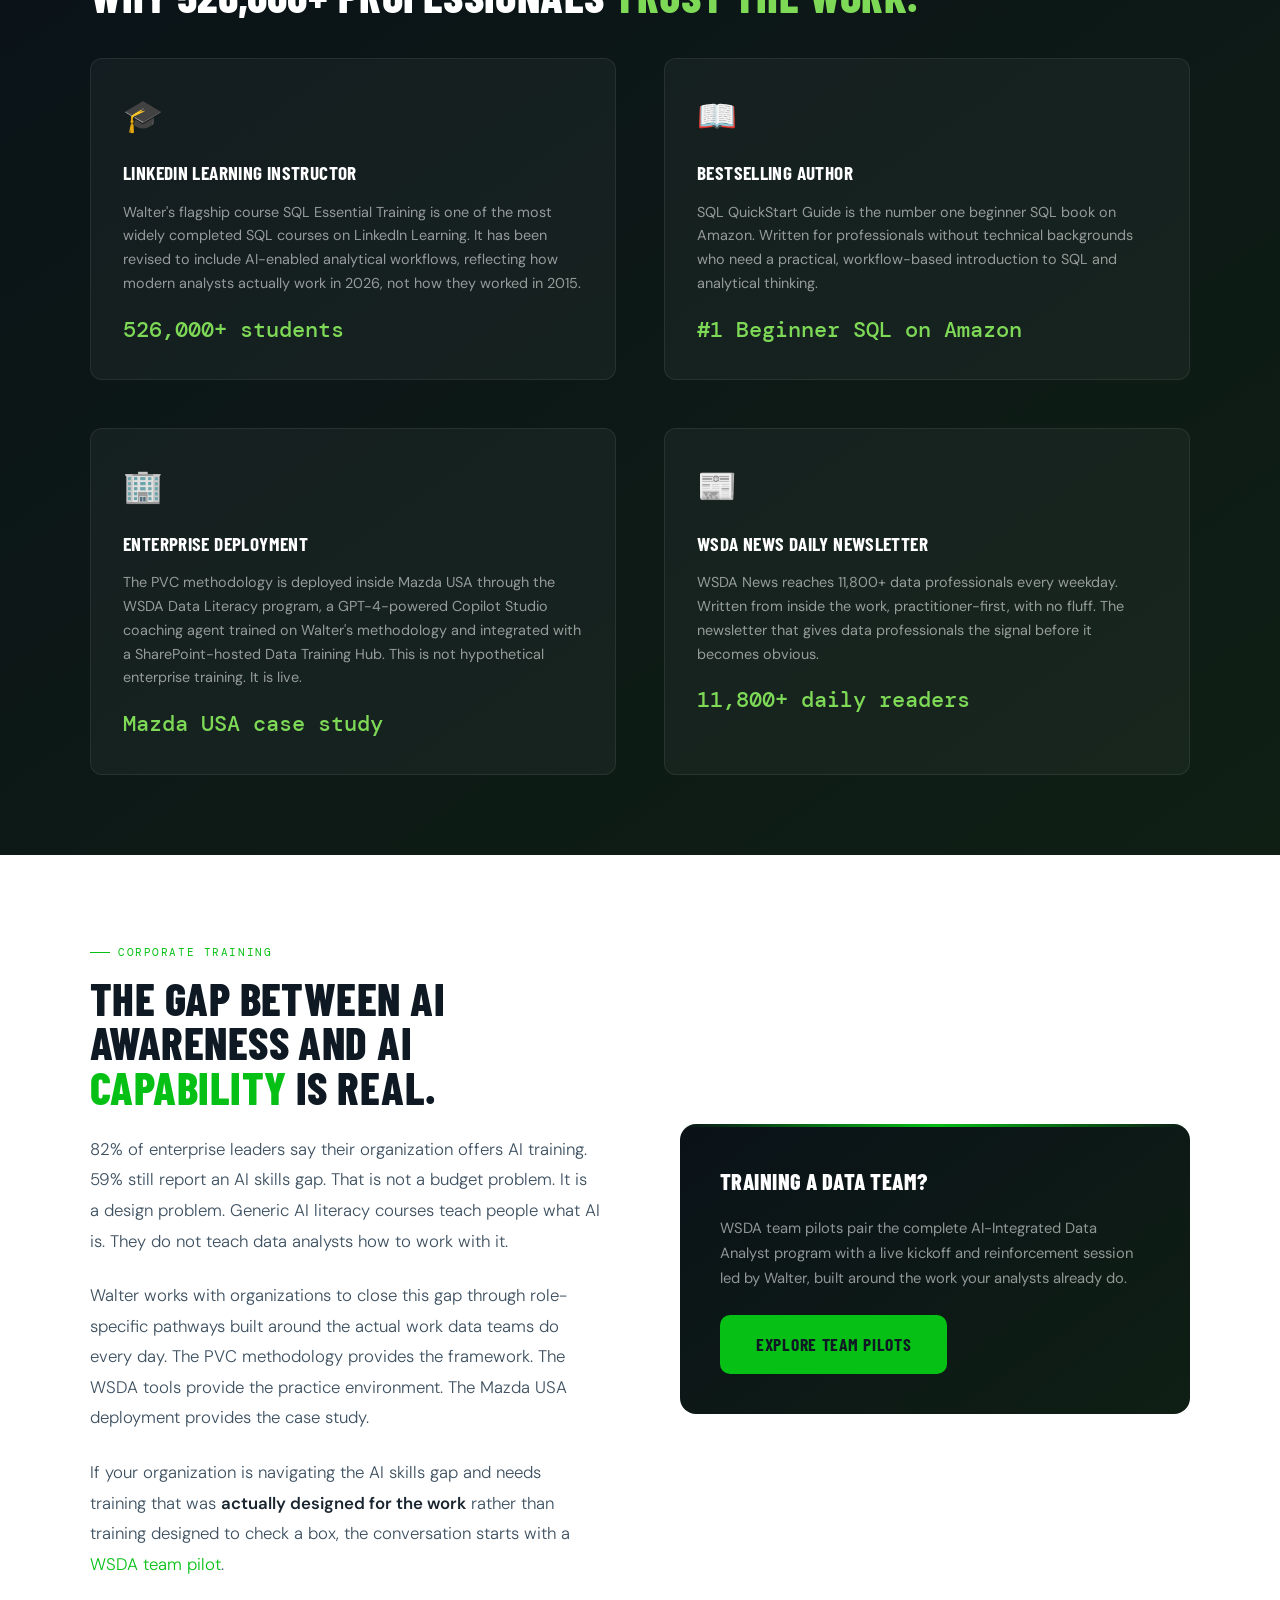
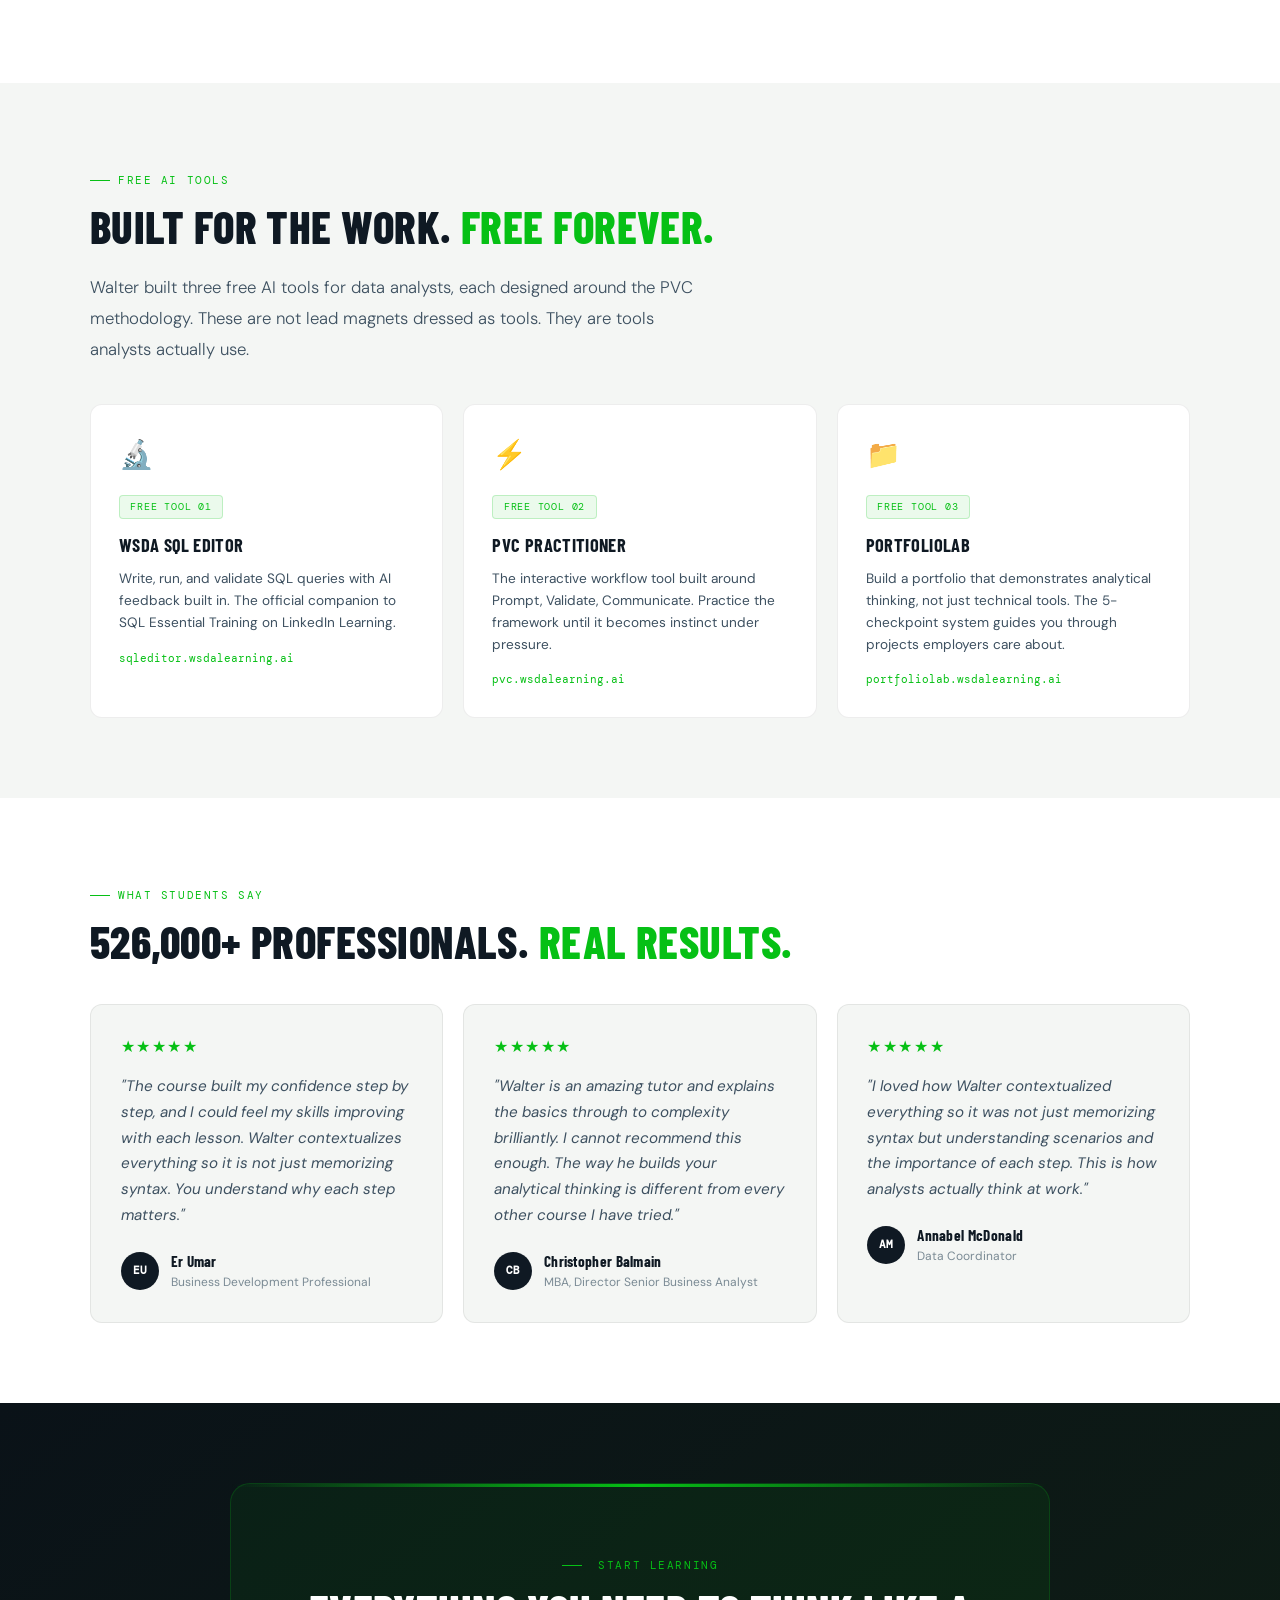
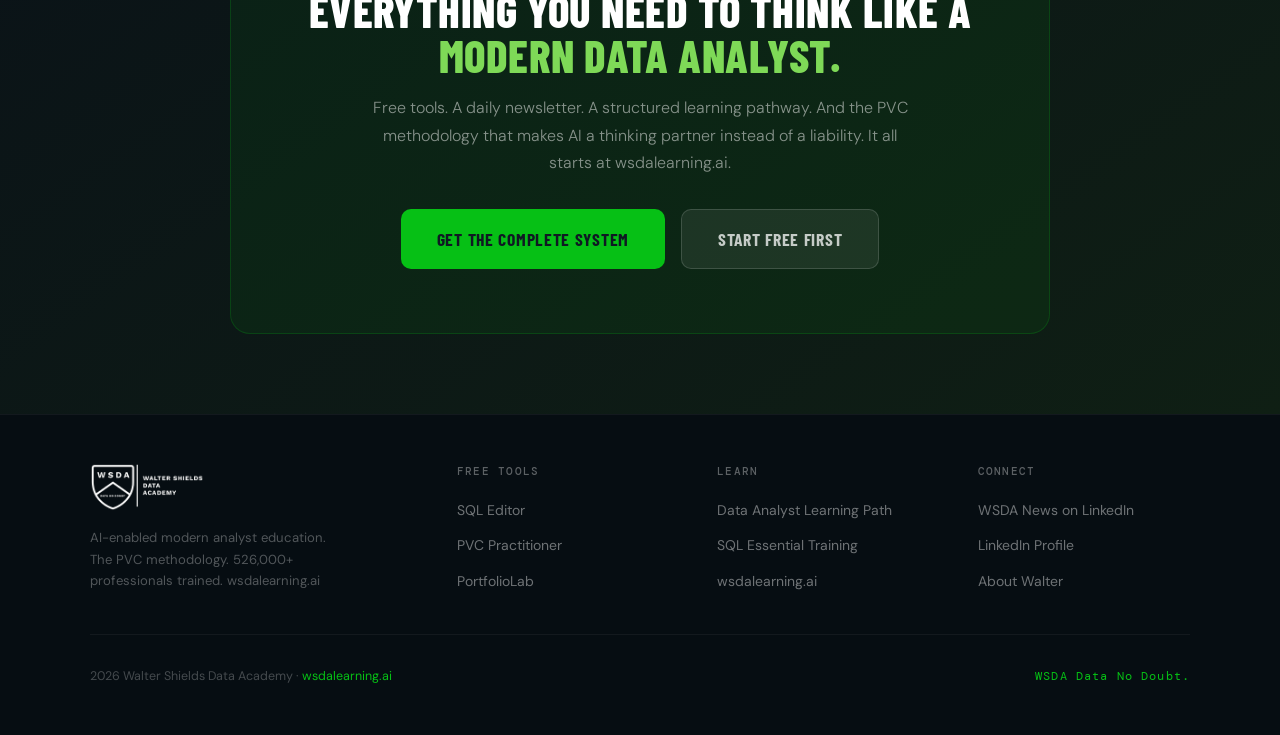
==== commit 5ba020bc: "Reconcile wsda-deploy with live production; package manifest and verification report The five HTML p" ====
--- a/wsda-deploy/about.html
+++ b/wsda-deploy/about.html
@@ -2,10 +2,10 @@
 <html lang="en">
 <head>
   <meta charset="UTF-8" />
-  <!-- Google Tag Manager. Replace GTM-XXXXXXX with the WSDA container ID; it stays inert until then. -->
+  <!-- Google Tag Manager. Replace GTM-W9KRWMZ8 with the WSDA container ID; it stays inert until then. -->
   <script>
     window.dataLayer = window.dataLayer || [];
-    (function(w,d,s,l,i){if(/X{4}/.test(i))return;w[l]=w[l]||[];w[l].push({'gtm.start':new Date().getTime(),event:'gtm.js'});var f=d.getElementsByTagName(s)[0],j=d.createElement(s),dl=l!='dataLayer'?'&l='+l:'';j.async=true;j.src='https://www.googletagmanager.com/gtm.js?id='+i+dl;f.parentNode.insertBefore(j,f);})(window,document,'script','dataLayer','GTM-XXXXXXX');
+    (function(w,d,s,l,i){if(/X{4}/.test(i))return;w[l]=w[l]||[];w[l].push({'gtm.start':new Date().getTime(),event:'gtm.js'});var f=d.getElementsByTagName(s)[0],j=d.createElement(s),dl=l!='dataLayer'?'&l='+l:'';j.async=true;j.src='https://www.googletagmanager.com/gtm.js?id='+i+dl;f.parentNode.insertBefore(j,f);})(window,document,'script','dataLayer','GTM-W9KRWMZ8');
   </script>
   <!-- End Google Tag Manager -->
   <meta name="viewport" content="width=device-width, initial-scale=1.0" />
@@ -376,7 +376,7 @@
   </style>
 </head>
 <body>
-<noscript><iframe src="https://www.googletagmanager.com/ns.html?id=GTM-XXXXXXX" height="0" width="0" style="display:none;visibility:hidden" title="Google Tag Manager"></iframe></noscript>
+<noscript><iframe src="https://www.googletagmanager.com/ns.html?id=GTM-W9KRWMZ8" height="0" width="0" style="display:none;visibility:hidden" title="Google Tag Manager"></iframe></noscript>
 
 <!-- NAV -->
 <nav>
@@ -411,7 +411,7 @@
         <span class="hero-badge"><span class="dot"></span>Bestselling SQL Author</span>
         <span class="hero-badge"><span class="dot"></span>PVC Methodology Creator</span>
         <span class="hero-badge"><span class="dot"></span>Mazda USA Case Study</span>
-        <span class="hero-badge"><span class="dot"></span>20+ Years in Practice</span>
+        <span class="hero-badge"><span class="dot"></span>25+ Years in Practice</span>
       </div>
     </div>
     <div class="about-photo-wrap">
@@ -444,7 +444,7 @@
       <div class="stat-label">WSDA News daily readers</div>
     </div>
     <div class="stat">
-      <div class="stat-num">20+</div>
+      <div class="stat-num">25+</div>
       <div class="stat-label">Years solving real problems with data</div>
     </div>
   </div>
@@ -459,7 +459,7 @@
         <h2>A practitioner first.<br>An educator <span class="accent">second.</span></h2>
 
         <p class="body-text">
-          Walter Shields spent over two decades inside companies solving real problems with data.
+          Walter Shields spent more than 25 years inside companies solving real problems with data.
           Not teaching theory about it. Actually doing it. Startups. Fortune 500 organizations.
           Healthcare, retail, financial services, logistics. Across every industry,
           the same gap kept appearing between how data analysis was taught and how analysts actually worked.
@@ -643,26 +643,18 @@
         <p class="body-text">
           If your organization is navigating the AI skills gap and needs training that was
           <strong>actually designed for the work</strong> rather than training designed to check a box,
-          the conversation starts at <a href="https://wsdalearning.ai" style="color:var(--green);text-decoration:none;">wsdalearning.ai</a>.
+          the conversation starts with a <a href="https://www.wsdalearning.ai/teams" style="color:var(--green);text-decoration:none;">WSDA team pilot</a>.
         </p>
       </div>
 
       <div class="enterprise-callout">
-        <h3>The B2B Training Opportunity</h3>
+        <h3>Training a data team?</h3>
         <p>
-          Corporate AI training market projected at $10.5B by 2028.
-          Average enterprise spend $1,200 per employee per year on AI upskilling.
-          75% of organizations increasing their training budgets over the next two years.
-        </p>
-        <p>
-          Walter's unfair advantage: 526K LinkedIn Learning students as institutional proof,
-          Mazda USA as a live enterprise case study, PVC as proprietary methodology,
-          and three free AI tools already built and in use.
+          WSDA team pilots pair the complete AI-Integrated Data Analyst program with a live kickoff
+          and reinforcement session led by Walter, built around the work your analysts already do.
         </p>
         <div style="margin-top:1.5rem;">
-          <span class="enterprise-tag">Team: $1,000/seat</span>&nbsp;
-          <span class="enterprise-tag">Department: $2,000/seat</span>&nbsp;
-          <span class="enterprise-tag">Enterprise: Custom</span>
+          <a href="https://www.wsdalearning.ai/teams" class="btn-green">Explore Team Pilots</a>
         </div>
       </div>
     </div>
